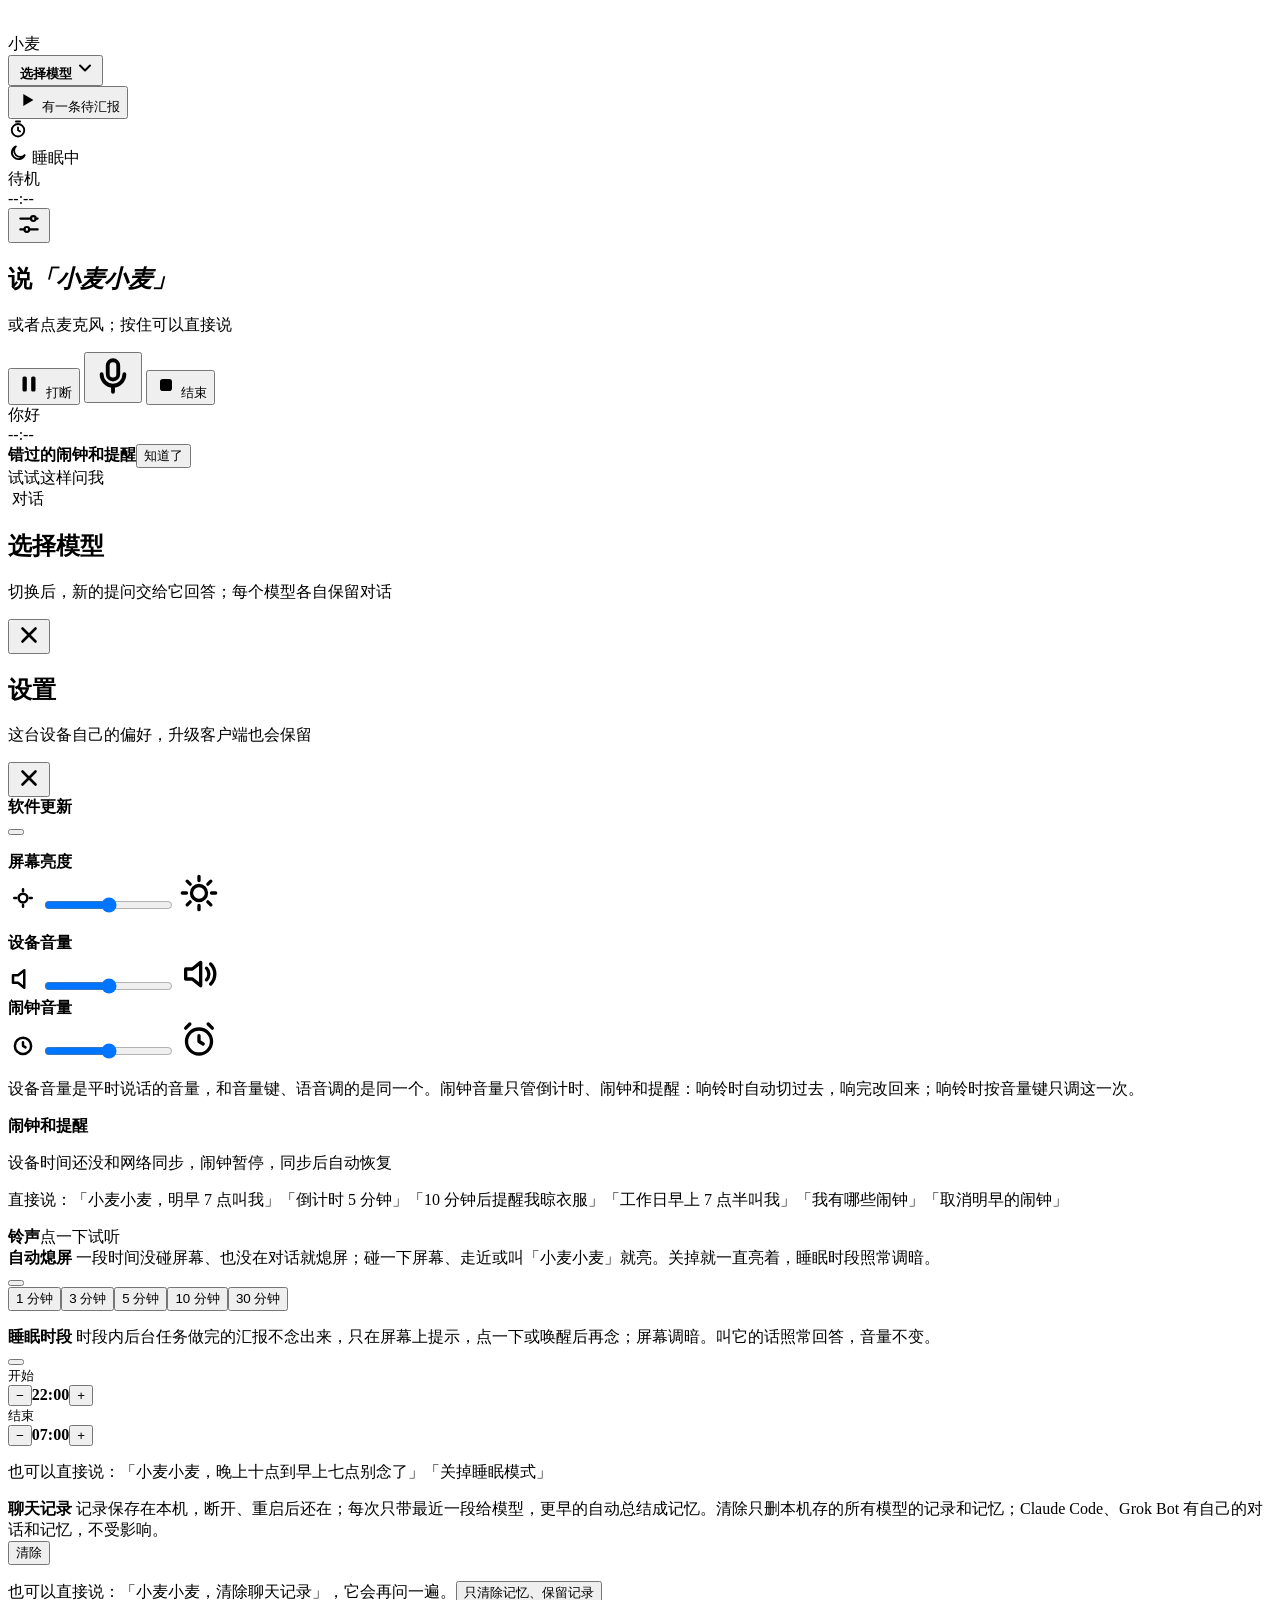
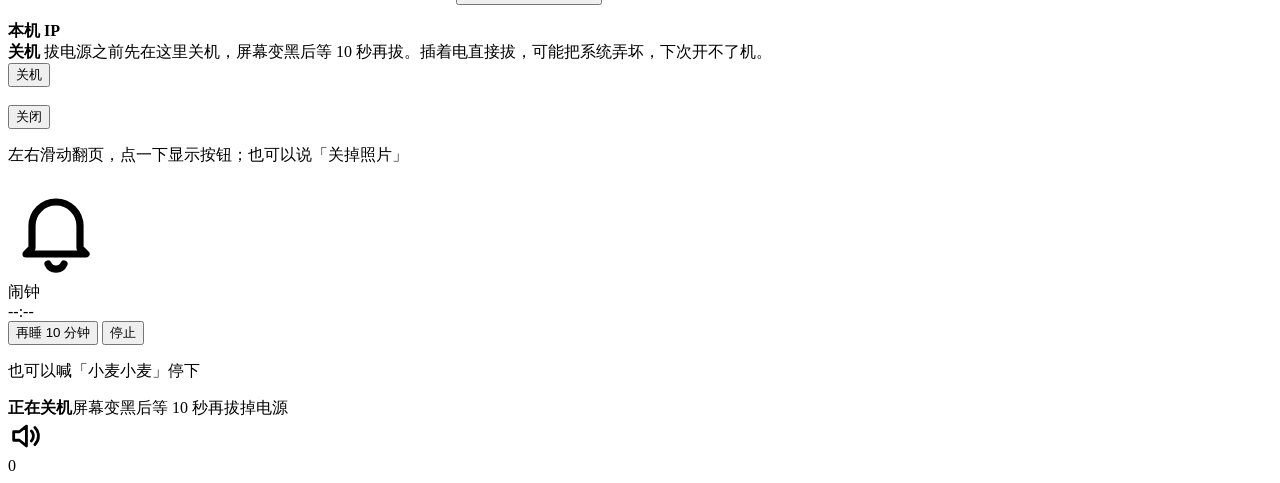
==== web/v2/index.html @ cf3669db "Photo slideshow for programs on the device: POST /api/photos, close by voice A program running on th" ====
<!doctype html>
<html lang="zh-CN">
<head>
<meta charset="utf-8">
<meta name="viewport" content="width=device-width, initial-scale=1">
<title>小麦</title>
<link rel="stylesheet" href="/static/v2/app.css">
</head>
<body data-state="idle" class="fresh">
<div class="app">
  <header class="top">
    <div class="brand">
      <div class="mark">
        <svg width="22" height="22" viewBox="0 0 24 24" fill="none" stroke="#fff" stroke-width="2.4" stroke-linecap="round">
          <path d="M4 10v4M8 7v10M12 4v16M16 7v10M20 10v4"/></svg>
      </div>
      <div class="name">小麦</div>
    </div>
    <button class="model-pill" id="modelPill" aria-label="切换模型">
      <img class="tile" id="pillLogo" alt="">
      <span class="pill-text"><b id="pillLabel">选择模型</b><small id="pillModel"></small></span>
      <svg class="chev" width="20" height="20" viewBox="0 0 24 24" fill="none" stroke="currentColor" stroke-width="2.4" stroke-linecap="round" stroke-linejoin="round"><path d="M6 9l6 6 6-6"/></svg>
    </button>
    <div class="right">
      <button class="report-pill" id="reportPill" aria-label="收听待汇报">
        <svg width="22" height="22" viewBox="0 0 24 24" fill="currentColor"><path d="M8 5.5v13l11-6.5z"/></svg>
        <span id="reportText">有一条待汇报</span>
      </button>
      <div class="timer-chip" id="timerChip">
        <svg width="20" height="20" viewBox="0 0 24 24" fill="none" stroke="currentColor" stroke-width="2.2" stroke-linecap="round" stroke-linejoin="round">
          <circle cx="12" cy="13.5" r="7.5"/><path d="M12 10v3.5l2.5 1.5M9.5 3h5"/></svg>
        <span id="timerText"></span>
      </div>
      <div class="sleep-chip" id="sleepChip">
        <svg width="20" height="20" viewBox="0 0 24 24" fill="none" stroke="currentColor" stroke-width="2.2" stroke-linecap="round" stroke-linejoin="round">
          <path d="M20 14.5A8 8 0 1 1 9.5 4a6.5 6.5 0 0 0 10.5 10.5z"/></svg>
        <span>睡眠中</span>
      </div>
      <div class="link" id="link"><i></i><span>待机</span></div>
      <div class="clock" id="clock"><span id="time">--:--</span></div>
      <button class="gear" id="btnSettings" aria-label="设置"><i class="gear-dot" id="gearDot"></i>
        <svg width="26" height="26" viewBox="0 0 24 24" fill="none" stroke="currentColor" stroke-width="2" stroke-linecap="round" stroke-linejoin="round">
          <path d="M4 7h10M18 7h2M4 17h4M12 17h8"/><circle cx="16" cy="7" r="2.2"/><circle cx="10" cy="17" r="2.2"/></svg>
      </button>
    </div>
  </header>

  <main class="main">
    <section class="stage">
      <div class="orb" id="orb">
        <!-- static pre-rendered glows, one per state; only opacity changes (cross-fade) -->
        <div class="glows" aria-hidden="true">
          <i class="g-idle"></i><i class="g-connecting"></i><i class="g-listening"></i><i class="g-thinking"></i><i class="g-speaking"></i>
        </div>
        <div class="corona" id="corona"></div>
        <div class="core" id="core">
          <i class="c-idle"></i><i class="c-connecting"></i><i class="c-listening"></i><i class="c-thinking"></i><i class="c-speaking"></i>
          <!-- the orb's face: eyes, cheeks and mouth; expressions follow body[data-state] -->
          <div class="face" id="face" aria-hidden="true">
            <span class="eye eye-l"><u></u></span><span class="eye eye-r"><u></u></span>
            <span class="cheek cheek-l"></span><span class="cheek cheek-r"></span>
            <span class="mouth" id="mouth"></span>
          </div>
          <b class="gloss"></b>
        </div>
      </div>
      <h1 class="title" id="title">说<em>「小麦小麦」</em></h1>
      <p class="hint" id="hint">或者点麦克风；按住可以直接说</p>
      <div class="controls">
        <button class="ctl" id="btnAbort" aria-label="打断">
          <svg width="26" height="26" viewBox="0 0 24 24" fill="currentColor"><rect x="6" y="5" width="4" height="14" rx="1.4"/><rect x="14" y="5" width="4" height="14" rx="1.4"/></svg>
          <span>打断</span></button>
        <button class="mic" id="btnMic" aria-label="说话">
          <i class="mic-ring" id="micRing"></i>
          <svg width="42" height="42" viewBox="0 0 24 24" fill="none" stroke="currentColor" stroke-width="2.2" stroke-linecap="round">
            <rect x="9" y="3" width="6" height="11" rx="3"/><path d="M5.5 11a6.5 6.5 0 0 0 13 0M12 17.5V21"/></svg>
        </button>
        <button class="ctl" id="btnEnd" aria-label="结束">
          <svg width="24" height="24" viewBox="0 0 24 24" fill="currentColor"><rect x="6" y="6" width="12" height="12" rx="2.8"/></svg>
          <span>结束</span></button>
      </div>
    </section>

    <section class="side">
      <div class="welcome" id="welcome">
        <div class="greet" id="greet">你好</div>
        <div class="big-time" id="bigTime">--:--</div>
        <div class="big-date" id="bigDate"></div>
        <div class="next-alarms" id="nextAlarms"></div>
        <div class="missed-home" id="missedBox">
          <div class="mh-head"><b>错过的闹钟和提醒</b><button class="mh-ok" id="missedClear">知道了</button></div>
          <div class="mh-list" id="missedList"></div>
        </div>
        <div class="try">试试这样问我</div>
        <div class="chips" id="chips"></div>
      </div>

      <div class="convo" id="convo">
        <div class="convo-head">
          <img class="tile sm" id="headLogo" alt="">
          <span class="head-title" id="headTitle">对话</span>
          <span class="head-meta" id="headMeta"></span>
        </div>
        <div class="messages" id="messages"></div>
      </div>
    </section>
  </main>
</div>

<div class="sheet" id="sheet">
  <div class="sheet-bar">
    <div><h2>选择模型</h2><p>切换后，新的提问交给它回答；每个模型各自保留对话</p></div>
    <button class="close" id="sheetClose" aria-label="关闭">
      <svg width="26" height="26" viewBox="0 0 24 24" fill="none" stroke="currentColor" stroke-width="2.4" stroke-linecap="round"><path d="M6 6l12 12M18 6L6 18"/></svg>
    </button>
  </div>
  <div class="grid" id="grid"></div>
</div>

<div class="sheet" id="settings">
  <div class="sheet-bar">
    <div><h2>设置</h2><p>这台设备自己的偏好，升级客户端也会保留</p></div>
    <button class="close" id="settingsClose" aria-label="关闭">
      <svg width="26" height="26" viewBox="0 0 24 24" fill="none" stroke="currentColor" stroke-width="2.4" stroke-linecap="round"><path d="M6 6l12 12M18 6L6 18"/></svg>
    </button>
  </div>
  <div class="panel">
    <div class="upd" id="upd">
      <div class="opt">
        <div class="opt-text">
          <b id="updTitle">软件更新</b>
          <span id="updSub"></span>
        </div>
        <button class="upd-btn" id="updBtn"></button>
      </div>
      <ul class="upd-notes" id="updNotes"></ul>
      <div class="upd-bar" id="updBar"><i id="updFill"></i></div>
    </div>
    <div class="bright">
      <div class="bright-head">
        <b>屏幕亮度</b>
        <span class="bright-num" id="brightNum"></span>
      </div>
      <div class="bright-row">
        <svg width="30" height="30" viewBox="0 0 24 24" fill="none" stroke="currentColor" stroke-width="2" stroke-linecap="round"><circle cx="12" cy="12" r="3.5"/><path d="M12 5v1.5M12 17.5V19M5 12h1.5M17.5 12H19"/></svg>
        <input type="range" id="brightRange" min="0" max="100" step="1" aria-label="屏幕亮度">
        <svg width="40" height="40" viewBox="0 0 24 24" fill="none" stroke="currentColor" stroke-width="2" stroke-linecap="round"><circle cx="12" cy="12" r="4.5"/><path d="M12 2v2.5M12 19.5V22M2 12h2.5M19.5 12H22M4.9 4.9l1.8 1.8M17.3 17.3l1.8 1.8M4.9 19.1l1.8-1.8M17.3 6.7l1.8-1.8"/></svg>
      </div>
      <p class="opt-note" id="brightNote"></p>
    </div>
    <div class="bright vol">
      <div class="bright-head"><b>设备音量</b><span class="bright-num" id="volNum"></span></div>
      <div class="bright-row">
        <svg width="30" height="30" viewBox="0 0 24 24" fill="none" stroke="currentColor" stroke-width="2" stroke-linecap="round" stroke-linejoin="round"><path d="M4 9v6h4l5 4V5L8 9H4z"/></svg>
        <input type="range" class="range" id="volRange" min="0" max="100" step="1" aria-label="设备音量">
        <svg width="40" height="40" viewBox="0 0 24 24" fill="none" stroke="currentColor" stroke-width="2" stroke-linecap="round" stroke-linejoin="round"><path d="M4 9v6h4l5 4V5L8 9H4z"/><path d="M16.5 8.5a5 5 0 0 1 0 7M19 6a8.5 8.5 0 0 1 0 12"/></svg>
      </div>
      <div class="bright-head"><b>闹钟音量</b><span class="bright-num" id="alarmVolNum"></span></div>
      <div class="bright-row">
        <svg width="30" height="30" viewBox="0 0 24 24" fill="none" stroke="currentColor" stroke-width="2" stroke-linecap="round" stroke-linejoin="round"><circle cx="12" cy="13.5" r="6.5"/><path d="M12 10.5v3l2 1.2"/></svg>
        <input type="range" class="range" id="alarmVolRange" min="0" max="100" step="1" aria-label="闹钟音量">
        <svg width="40" height="40" viewBox="0 0 24 24" fill="none" stroke="currentColor" stroke-width="2" stroke-linecap="round" stroke-linejoin="round"><circle cx="12" cy="13.5" r="7.5"/><path d="M12 10v3.5l2.5 1.5M4 5.5 6.5 3M20 5.5 17.5 3"/></svg>
      </div>
      <p class="opt-note">设备音量是平时说话的音量，和音量键、语音调的是同一个。闹钟音量只管倒计时、闹钟和提醒：响铃时自动切过去，响完改回来；响铃时按音量键只调这一次。</p>
    </div>
    <div class="alarms-card">
      <div class="bright-head"><b>闹钟和提醒</b><span class="bright-num" id="alarmCount"></span></div>
      <p class="alarm-warn" id="alarmWarn">设备时间还没和网络同步，闹钟暂停，同步后自动恢复</p>
      <div class="alarm-list" id="alarmList"></div>
      <p class="opt-note">直接说：「小麦小麦，明早 7 点叫我」「倒计时 5 分钟」「10 分钟后提醒我晾衣服」「工作日早上 7 点半叫我」「我有哪些闹钟」「取消明早的闹钟」</p>
      <div class="bright-head"><b class="sub">铃声</b><span class="bright-num">点一下试听</span></div>
      <div class="minutes tones" id="tones"></div>
    </div>
    <div class="opt">
      <div class="opt-text">
        <b>自动熄屏</b>
        <span>一段时间没碰屏幕、也没在对话就熄屏；碰一下屏幕、走近或叫「小麦小麦」就亮。关掉就一直亮着，睡眠时段照常调暗。</span>
      </div>
      <button class="switch" id="offSwitch" role="switch" aria-checked="true" aria-label="自动熄屏"><i></i></button>
    </div>
    <div class="minutes" id="offMinutes">
      <button data-m="1">1 分钟</button><button data-m="3">3 分钟</button><button data-m="5">5 分钟</button><button data-m="10">10 分钟</button><button data-m="30">30 分钟</button>
    </div>
    <p class="opt-note" id="offNote"></p>
    <div class="opt">
      <div class="opt-text">
        <b>睡眠时段</b>
        <span>时段内后台任务做完的汇报不念出来，只在屏幕上提示，点一下或唤醒后再念；屏幕调暗。叫它的话照常回答，音量不变。</span>
      </div>
      <button class="switch" id="sleepSwitch" role="switch" aria-checked="false" aria-label="睡眠时段"><i></i></button>
    </div>
    <div class="times" id="sleepTimes">
      <div class="time"><small>开始</small>
        <div class="stepper"><button data-k="start" data-d="-30" aria-label="提前半小时">−</button><b id="sleepStart">22:00</b><button data-k="start" data-d="30" aria-label="推后半小时">+</button></div></div>
      <div class="time"><small>结束</small>
        <div class="stepper"><button data-k="end" data-d="-30" aria-label="提前半小时">−</button><b id="sleepEnd">07:00</b><button data-k="end" data-d="30" aria-label="推后半小时">+</button></div></div>
    </div>
    <p class="opt-note" id="sleepNote"></p>
    <p class="opt-note">也可以直接说：「小麦小麦，晚上十点到早上七点别念了」「关掉睡眠模式」</p>
    <div class="opt">
      <div class="opt-text">
        <b>聊天记录</b>
        <span>记录保存在本机，断开、重启后还在；每次只带最近一段给模型，更早的自动总结成记忆。清除只删本机存的所有模型的记录和记忆；Claude Code、Grok Bot 有自己的对话和记忆，不受影响。</span>
      </div>
      <button class="upd-btn clear-btn" id="clearBtn">清除</button>
    </div>
    <p class="opt-note">也可以直接说：「小麦小麦，清除聊天记录」，它会再问一遍。<button class="link-btn" id="clearMemBtn">只清除记忆、保留记录</button></p>
    <div class="opt">
      <div class="opt-text">
        <b>本机 IP</b>
        <span id="ipSub"></span>
      </div>
      <b class="ip-num" id="ipNum"></b>
    </div>
    <div class="opt">
      <div class="opt-text">
        <b>关机</b>
        <span>拔电源之前先在这里关机，屏幕变黑后等 10 秒再拔。插着电直接拔，可能把系统弄坏，下次开不了机。</span>
      </div>
      <button class="upd-btn clear-btn" id="powerBtn">关机</button>
    </div>
  </div>
</div>

<div class="photos" id="photos">
  <img class="photo" id="photoA" alt=""><img class="photo" id="photoB" alt="">
  <span class="photo-dot"></span>
  <div class="photo-bar">
    <b class="photo-title" id="photoTitle"></b>
    <span class="photo-num" id="photoNum"></span>
    <button class="photo-close" id="photoClose">关闭</button>
  </div>
  <p class="photo-hint">左右滑动翻页，点一下显示按钮；也可以说「关掉照片」</p>
</div>
<div class="ring" id="ring">
  <svg class="ring-bell" width="96" height="96" viewBox="0 0 24 24" fill="none" stroke="currentColor" stroke-width="1.8" stroke-linecap="round" stroke-linejoin="round">
    <path d="M6 16.5V11a6 6 0 0 1 12 0v5.5l1.5 1.5h-15z"/><path d="M10 20.5a2.2 2.2 0 0 0 4 0"/></svg>
  <div class="ring-kind" id="ringKind">闹钟</div>
  <div class="ring-time" id="ringTime">--:--</div>
  <div class="ring-label" id="ringLabel"></div>
  <div class="ring-note" id="ringNote"></div>
  <div class="ring-btns">
    <button class="ring-snooze" id="ringSnooze">再睡 10 分钟</button>
    <button class="ring-stop" id="ringStop">停止</button>
  </div>
  <p class="ring-hint">也可以喊「小麦小麦」停下</p>
</div>
<div class="power-off" id="powerOff"><b>正在关机</b><span>屏幕变黑后等 10 秒再拔掉电源</span></div>
<div class="toast" id="toast"></div>
<div class="hud" id="hud">
  <svg width="34" height="34" viewBox="0 0 24 24" fill="none" stroke="currentColor" stroke-width="2" stroke-linecap="round" stroke-linejoin="round">
    <path d="M4 9v6h4l5 4V5L8 9H4z"/><path d="M16.5 8.5a5 5 0 0 1 0 7M19 6a8.5 8.5 0 0 1 0 12"/></svg>
  <div class="hud-bar"><i id="hudFill"></i></div>
  <div class="hud-num" id="hudNum">0</div>
</div>

<script src="/static/v2/app.js"></script>
</body>
</html>
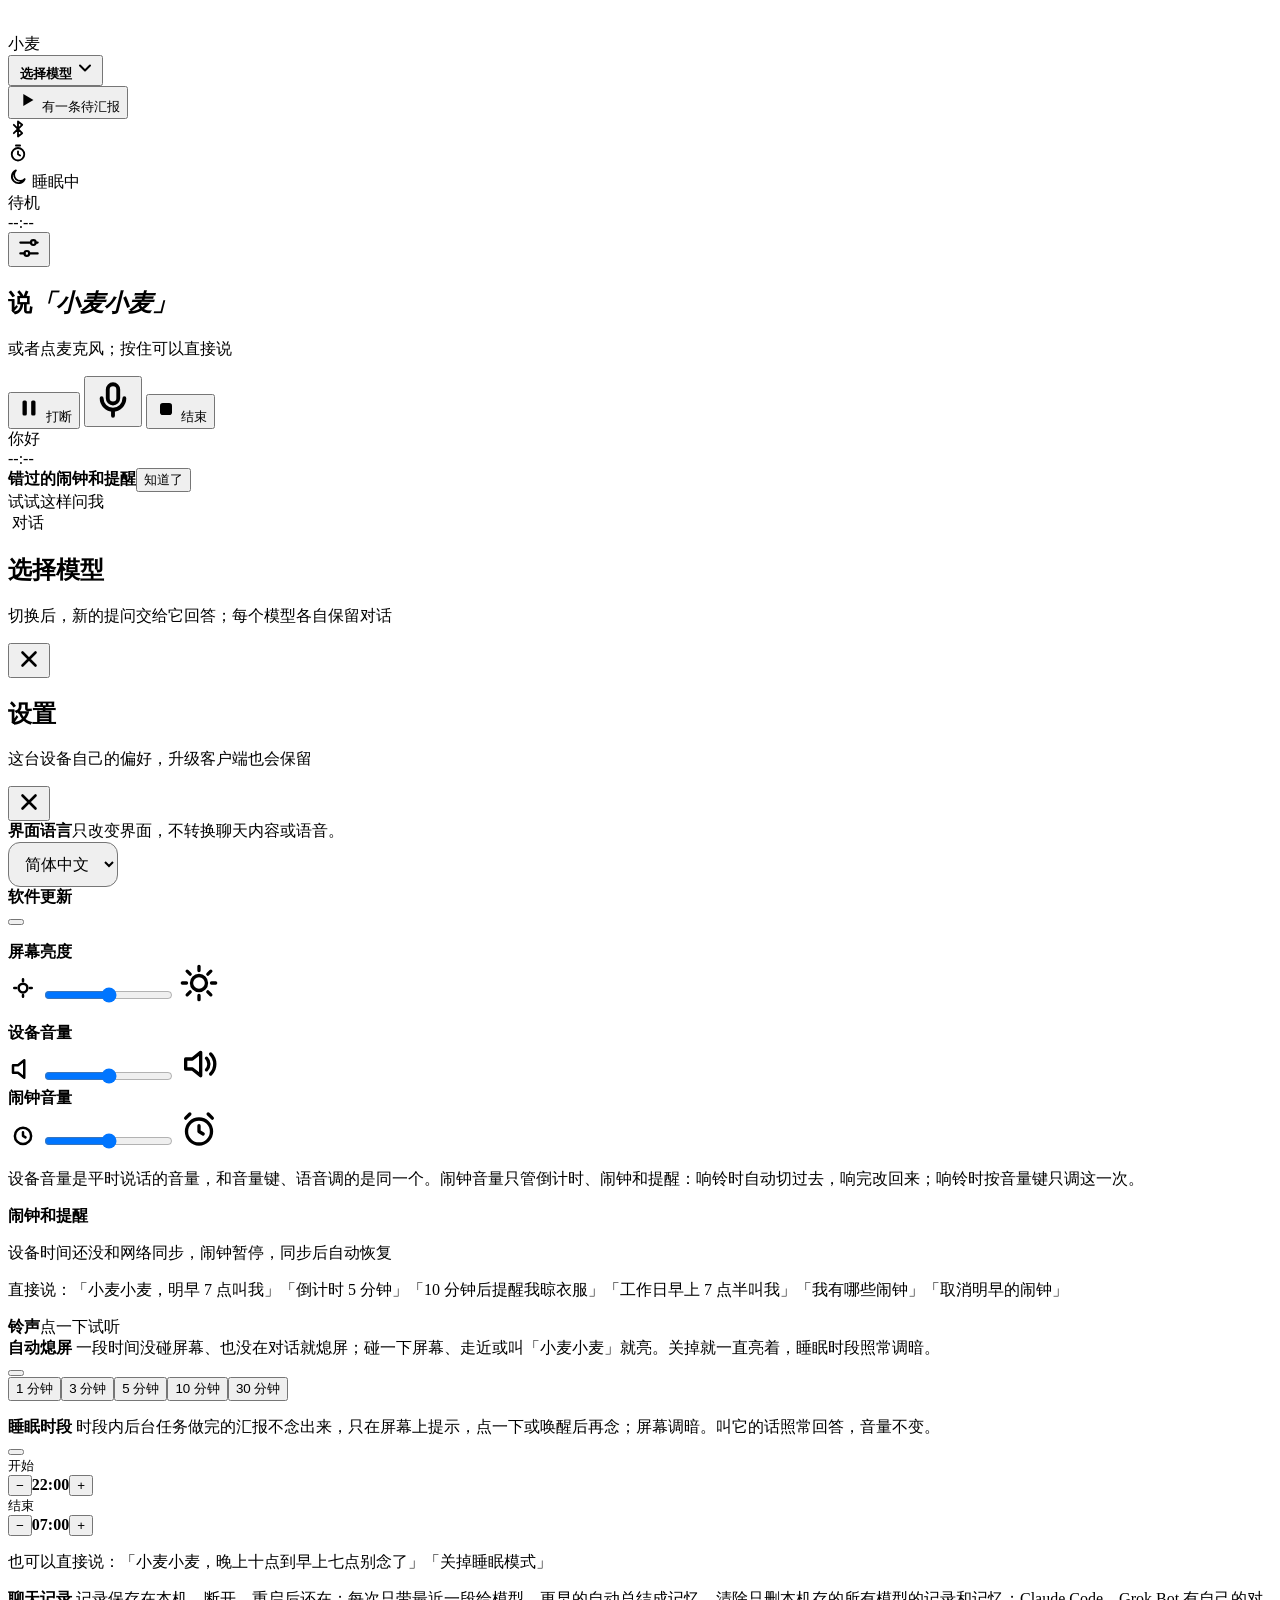
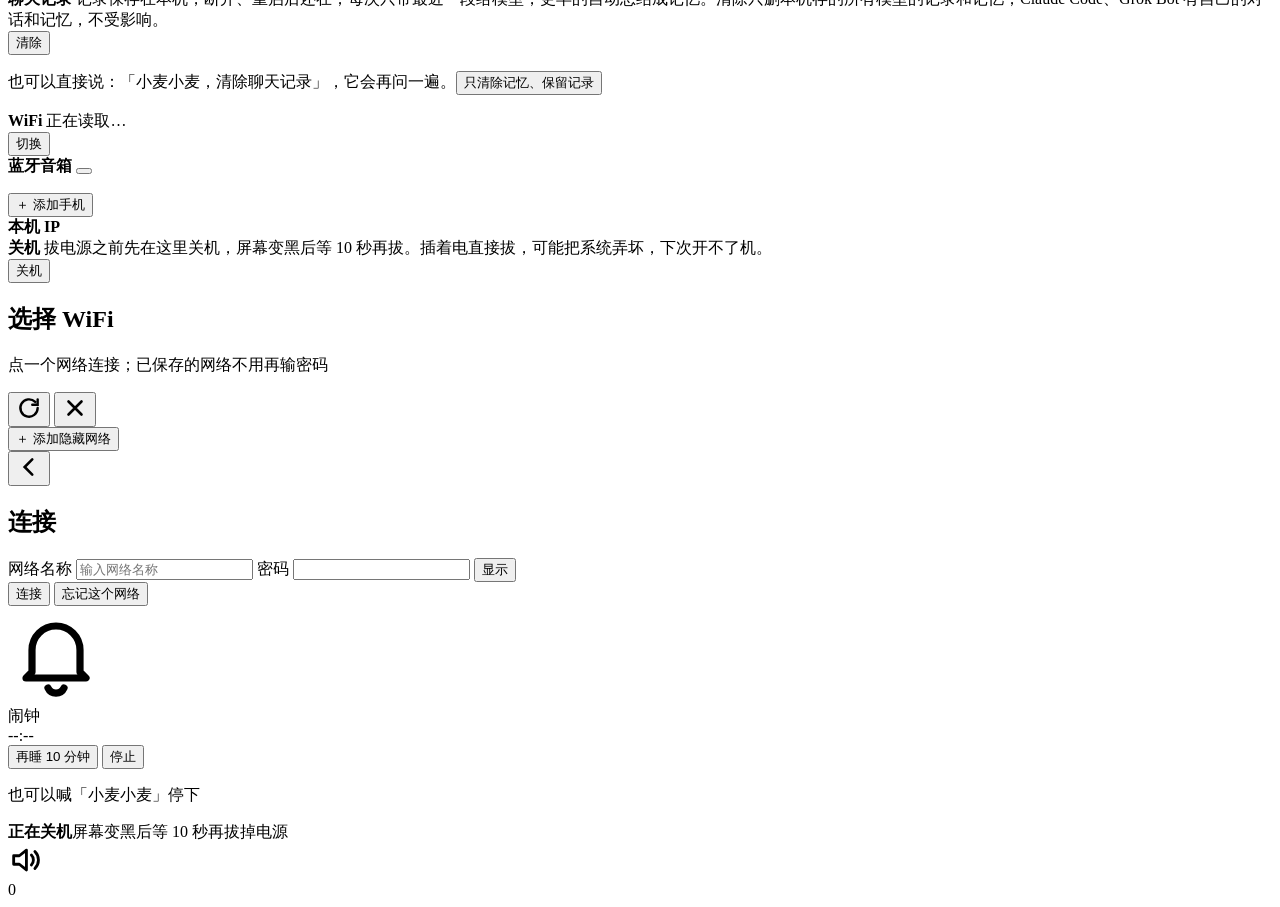
==== commit a97e0f3a: "Merge b3be495400e19cc2b125eb7452444b3b55708a02 into e7ec0de8db6f7105d96a6964025651e1d3094e08" ====
--- a/web/v2/index.html
+++ b/web/v2/index.html
@@ -26,6 +26,11 @@
         <svg width="22" height="22" viewBox="0 0 24 24" fill="currentColor"><path d="M8 5.5v13l11-6.5z"/></svg>
         <span id="reportText">有一条待汇报</span>
       </button>
+      <div class="bt-chip" id="btChip">
+        <svg width="20" height="20" viewBox="0 0 24 24" fill="none" stroke="currentColor" stroke-width="2.2" stroke-linecap="round" stroke-linejoin="round">
+          <path d="M7 7l10 10-5 4V3l5 4L7 17"/></svg>
+        <span id="btChipText"></span>
+      </div>
       <div class="timer-chip" id="timerChip">
         <svg width="20" height="20" viewBox="0 0 24 24" fill="none" stroke="currentColor" stroke-width="2.2" stroke-linecap="round" stroke-linejoin="round">
           <circle cx="12" cy="13.5" r="7.5"/><path d="M12 10v3.5l2.5 1.5M9.5 3h5"/></svg>
@@ -125,6 +130,12 @@
     </button>
   </div>
   <div class="panel">
+    <div class="opt">
+      <div class="opt-text"><b>界面语言</b><span>只改变界面，不转换聊天内容或语音。</span></div>
+      <select data-language-picker aria-label="界面语言" style="font:inherit;padding:12px;border-radius:12px">
+        <option value="zh-Hans">简体中文</option><option value="zh-Hant">繁體中文</option>
+      </select>
+    </div>
     <div class="upd" id="upd">
       <div class="opt">
         <div class="opt-text">
@@ -207,6 +218,20 @@
     <p class="opt-note">也可以直接说：「小麦小麦，清除聊天记录」，它会再问一遍。<button class="link-btn" id="clearMemBtn">只清除记忆、保留记录</button></p>
     <div class="opt">
       <div class="opt-text">
+        <b>WiFi</b>
+        <span id="wifiSub">正在读取…</span>
+      </div>
+      <button class="upd-btn" id="wifiBtn">切换</button>
+    </div>
+    <div class="alarms-card bt-card" id="btCard">
+      <div class="bright-head"><b>蓝牙音箱</b><span class="bright-num" id="btName"></span>
+        <button class="switch" id="btSwitch" role="switch" aria-checked="false" aria-label="蓝牙音箱"><i></i></button></div>
+      <p class="opt-note" id="btNote"></p>
+      <div class="alarm-list" id="btList"></div>
+      <button class="bt-add" id="btAdd">＋ 添加手机</button>
+    </div>
+    <div class="opt">
+      <div class="opt-text">
         <b>本机 IP</b>
         <span id="ipSub"></span>
       </div>
@@ -222,16 +247,42 @@
   </div>
 </div>
 
-<div class="photos" id="photos">
-  <img class="photo" id="photoA" alt=""><img class="photo" id="photoB" alt="">
-  <span class="photo-dot"></span>
-  <div class="photo-bar">
-    <b class="photo-title" id="photoTitle"></b>
-    <span class="photo-num" id="photoNum"></span>
-    <button class="photo-close" id="photoClose">关闭</button>
-  </div>
-  <p class="photo-hint">左右滑动翻页，点一下显示按钮；也可以说「关掉照片」</p>
-</div>
+<!-- WiFi: list → password (or hidden network) → connecting. The kiosk shell scans and joins (thinksmart-kiosk.py). -->
+<div class="sheet wifi" id="wifi">
+  <section class="w-pane" id="wList">
+    <div class="sheet-bar">
+      <div><h2>选择 WiFi</h2><p id="wListSub">点一个网络连接；已保存的网络不用再输密码</p></div>
+      <div class="w-btns">
+        <button class="close" id="wScan" aria-label="刷新">
+          <svg width="26" height="26" viewBox="0 0 24 24" fill="none" stroke="currentColor" stroke-width="2.2" stroke-linecap="round"><path d="M20 12a8 8 0 1 1-2.3-5.6M20 4v5h-5"/></svg></button>
+        <button class="close" id="wClose" aria-label="关闭">
+          <svg width="26" height="26" viewBox="0 0 24 24" fill="none" stroke="currentColor" stroke-width="2.4" stroke-linecap="round"><path d="M6 6l12 12M18 6L6 18"/></svg></button>
+      </div>
+    </div>
+    <div class="w-nets" id="wNets"></div>
+    <button class="bt-add" id="wHidden">＋ 添加隐藏网络</button>
+  </section>
+  <section class="w-pane" id="wJoin">
+    <div class="sheet-bar">
+      <div class="w-title">
+        <button class="close" id="wBack" aria-label="返回">
+          <svg width="26" height="26" viewBox="0 0 24 24" fill="none" stroke="currentColor" stroke-width="2.4" stroke-linecap="round"><path d="M15 5l-7 7 7 7"/></svg></button>
+        <div><h2 id="wJoinTitle">连接</h2><p id="wJoinHint"></p></div>
+      </div>
+    </div>
+    <div class="w-form">
+      <label class="w-field" id="wFieldSsid"><span>网络名称</span>
+        <input id="wSsid" type="text" placeholder="输入网络名称" enterkeyhint="next" autocomplete="off" spellcheck="false"></label>
+      <label class="w-field" id="wFieldPw"><span>密码</span>
+        <input id="wPw" type="password" data-kb-enter="连接" autocomplete="off" spellcheck="false">
+        <button class="w-eye" id="wEye" type="button">显示</button></label>
+      <div class="w-msg" id="wMsg"></div>
+      <div class="w-actions"><button class="upd-btn" id="wJoinBtn">连接</button>
+        <button class="upd-btn clear-btn" id="wForget">忘记这个网络</button></div>
+    </div>
+  </section>
+</div>
+
 <div class="ring" id="ring">
   <svg class="ring-bell" width="96" height="96" viewBox="0 0 24 24" fill="none" stroke="currentColor" stroke-width="1.8" stroke-linecap="round" stroke-linejoin="round">
     <path d="M6 16.5V11a6 6 0 0 1 12 0v5.5l1.5 1.5h-15z"/><path d="M10 20.5a2.2 2.2 0 0 0 4 0"/></svg>
@@ -254,6 +305,9 @@
   <div class="hud-num" id="hudNum">0</div>
 </div>
 
+<script src="/static/zh-Hant.js"></script>
+<script src="/static/i18n.js"></script>
+<script>UII18n.init();</script>
 <script src="/static/v2/app.js"></script>
 </body>
 </html>
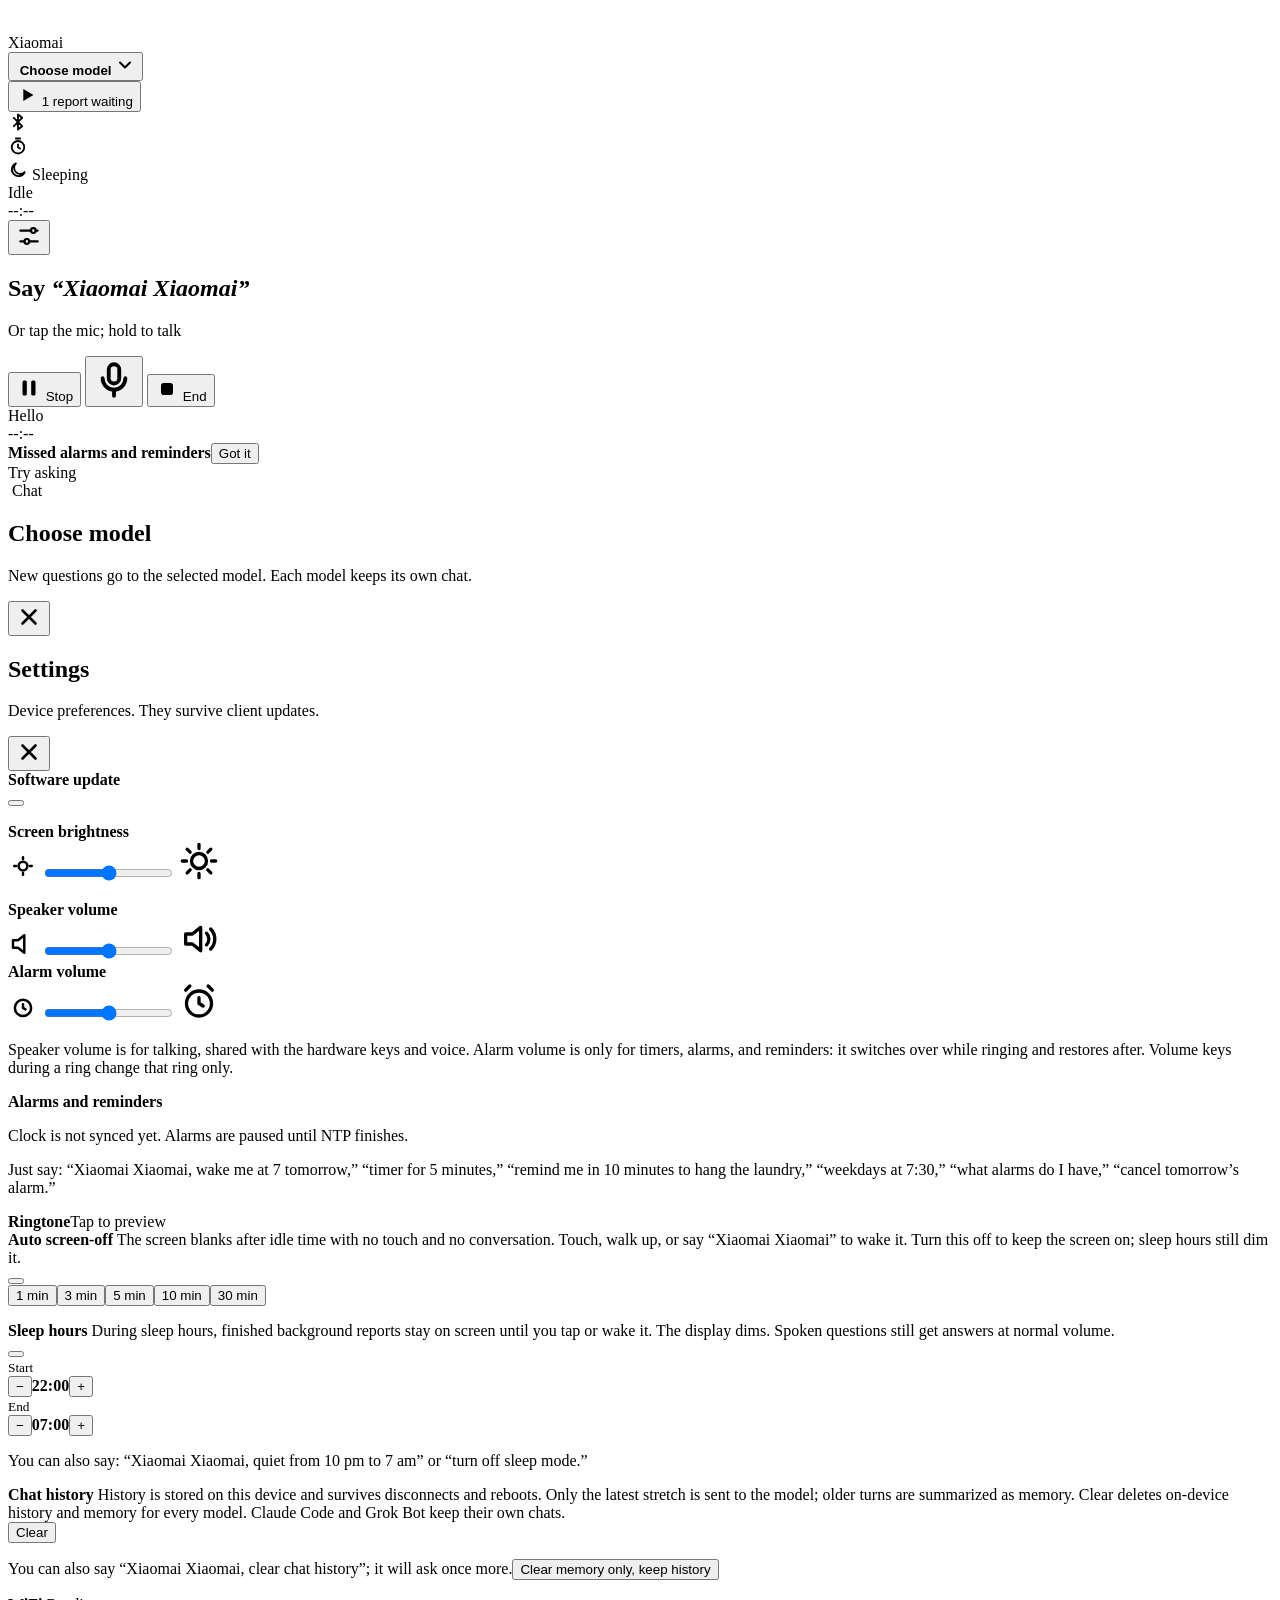
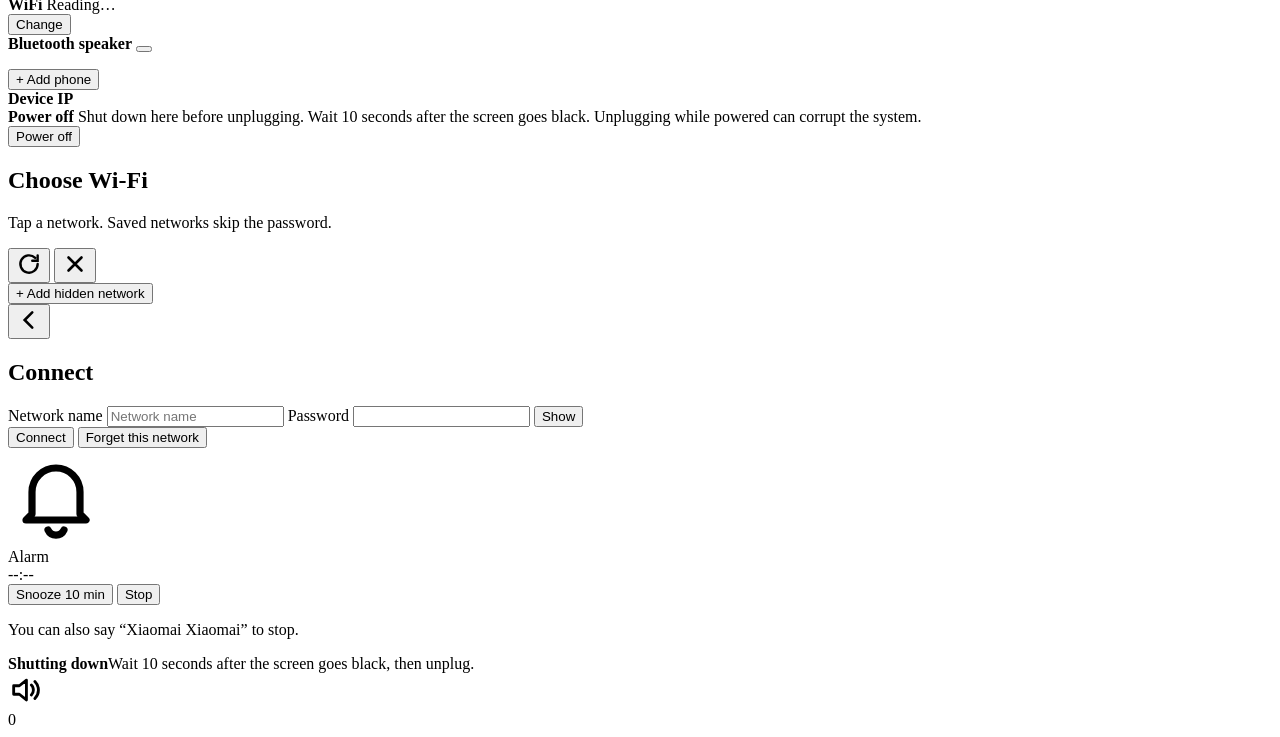
==== commit be5b8e0c: "Add English kiosk UI strings and README.en.md Translate on-device web/v2 (and v1) copy to English so" ====
--- a/web/v2/index.html
+++ b/web/v2/index.html
@@ -1,9 +1,9 @@
 <!doctype html>
-<html lang="zh-CN">
+<html lang="en">
 <head>
 <meta charset="utf-8">
 <meta name="viewport" content="width=device-width, initial-scale=1">
-<title>小麦</title>
+<title>Xiaomai</title>
 <link rel="stylesheet" href="/static/v2/app.css">
 </head>
 <body data-state="idle" class="fresh">
@@ -14,17 +14,17 @@
         <svg width="22" height="22" viewBox="0 0 24 24" fill="none" stroke="#fff" stroke-width="2.4" stroke-linecap="round">
           <path d="M4 10v4M8 7v10M12 4v16M16 7v10M20 10v4"/></svg>
       </div>
-      <div class="name">小麦</div>
-    </div>
-    <button class="model-pill" id="modelPill" aria-label="切换模型">
+      <div class="name">Xiaomai</div>
+    </div>
+    <button class="model-pill" id="modelPill" aria-label="Switch model">
       <img class="tile" id="pillLogo" alt="">
-      <span class="pill-text"><b id="pillLabel">选择模型</b><small id="pillModel"></small></span>
+      <span class="pill-text"><b id="pillLabel">Choose model</b><small id="pillModel"></small></span>
       <svg class="chev" width="20" height="20" viewBox="0 0 24 24" fill="none" stroke="currentColor" stroke-width="2.4" stroke-linecap="round" stroke-linejoin="round"><path d="M6 9l6 6 6-6"/></svg>
     </button>
     <div class="right">
-      <button class="report-pill" id="reportPill" aria-label="收听待汇报">
+      <button class="report-pill" id="reportPill" aria-label="Play waiting report">
         <svg width="22" height="22" viewBox="0 0 24 24" fill="currentColor"><path d="M8 5.5v13l11-6.5z"/></svg>
-        <span id="reportText">有一条待汇报</span>
+        <span id="reportText">1 report waiting</span>
       </button>
       <div class="bt-chip" id="btChip">
         <svg width="20" height="20" viewBox="0 0 24 24" fill="none" stroke="currentColor" stroke-width="2.2" stroke-linecap="round" stroke-linejoin="round">
@@ -39,11 +39,11 @@
       <div class="sleep-chip" id="sleepChip">
         <svg width="20" height="20" viewBox="0 0 24 24" fill="none" stroke="currentColor" stroke-width="2.2" stroke-linecap="round" stroke-linejoin="round">
           <path d="M20 14.5A8 8 0 1 1 9.5 4a6.5 6.5 0 0 0 10.5 10.5z"/></svg>
-        <span>睡眠中</span>
-      </div>
-      <div class="link" id="link"><i></i><span>待机</span></div>
+        <span>Sleeping</span>
+      </div>
+      <div class="link" id="link"><i></i><span>Idle</span></div>
       <div class="clock" id="clock"><span id="time">--:--</span></div>
-      <button class="gear" id="btnSettings" aria-label="设置"><i class="gear-dot" id="gearDot"></i>
+      <button class="gear" id="btnSettings" aria-label="Settings"><i class="gear-dot" id="gearDot"></i>
         <svg width="26" height="26" viewBox="0 0 24 24" fill="none" stroke="currentColor" stroke-width="2" stroke-linecap="round" stroke-linejoin="round">
           <path d="M4 7h10M18 7h2M4 17h4M12 17h8"/><circle cx="16" cy="7" r="2.2"/><circle cx="10" cy="17" r="2.2"/></svg>
       </button>
@@ -69,41 +69,41 @@
           <b class="gloss"></b>
         </div>
       </div>
-      <h1 class="title" id="title">说<em>「小麦小麦」</em></h1>
-      <p class="hint" id="hint">或者点麦克风；按住可以直接说</p>
+      <h1 class="title" id="title">Say <em>“Xiaomai Xiaomai”</em></h1>
+      <p class="hint" id="hint">Or tap the mic; hold to talk</p>
       <div class="controls">
-        <button class="ctl" id="btnAbort" aria-label="打断">
+        <button class="ctl" id="btnAbort" aria-label="Stop">
           <svg width="26" height="26" viewBox="0 0 24 24" fill="currentColor"><rect x="6" y="5" width="4" height="14" rx="1.4"/><rect x="14" y="5" width="4" height="14" rx="1.4"/></svg>
-          <span>打断</span></button>
-        <button class="mic" id="btnMic" aria-label="说话">
+          <span>Stop</span></button>
+        <button class="mic" id="btnMic" aria-label="Talk">
           <i class="mic-ring" id="micRing"></i>
           <svg width="42" height="42" viewBox="0 0 24 24" fill="none" stroke="currentColor" stroke-width="2.2" stroke-linecap="round">
             <rect x="9" y="3" width="6" height="11" rx="3"/><path d="M5.5 11a6.5 6.5 0 0 0 13 0M12 17.5V21"/></svg>
         </button>
-        <button class="ctl" id="btnEnd" aria-label="结束">
+        <button class="ctl" id="btnEnd" aria-label="End">
           <svg width="24" height="24" viewBox="0 0 24 24" fill="currentColor"><rect x="6" y="6" width="12" height="12" rx="2.8"/></svg>
-          <span>结束</span></button>
+          <span>End</span></button>
       </div>
     </section>
 
     <section class="side">
       <div class="welcome" id="welcome">
-        <div class="greet" id="greet">你好</div>
+        <div class="greet" id="greet">Hello</div>
         <div class="big-time" id="bigTime">--:--</div>
         <div class="big-date" id="bigDate"></div>
         <div class="next-alarms" id="nextAlarms"></div>
         <div class="missed-home" id="missedBox">
-          <div class="mh-head"><b>错过的闹钟和提醒</b><button class="mh-ok" id="missedClear">知道了</button></div>
+          <div class="mh-head"><b>Missed alarms and reminders</b><button class="mh-ok" id="missedClear">Got it</button></div>
           <div class="mh-list" id="missedList"></div>
         </div>
-        <div class="try">试试这样问我</div>
+        <div class="try">Try asking</div>
         <div class="chips" id="chips"></div>
       </div>
 
       <div class="convo" id="convo">
         <div class="convo-head">
           <img class="tile sm" id="headLogo" alt="">
-          <span class="head-title" id="headTitle">对话</span>
+          <span class="head-title" id="headTitle">Chat</span>
           <span class="head-meta" id="headMeta"></span>
         </div>
         <div class="messages" id="messages"></div>
@@ -114,8 +114,8 @@
 
 <div class="sheet" id="sheet">
   <div class="sheet-bar">
-    <div><h2>选择模型</h2><p>切换后，新的提问交给它回答；每个模型各自保留对话</p></div>
-    <button class="close" id="sheetClose" aria-label="关闭">
+    <div><h2>Choose model</h2><p>New questions go to the selected model. Each model keeps its own chat.</p></div>
+    <button class="close" id="sheetClose" aria-label="Close">
       <svg width="26" height="26" viewBox="0 0 24 24" fill="none" stroke="currentColor" stroke-width="2.4" stroke-linecap="round"><path d="M6 6l12 12M18 6L6 18"/></svg>
     </button>
   </div>
@@ -124,22 +124,16 @@
 
 <div class="sheet" id="settings">
   <div class="sheet-bar">
-    <div><h2>设置</h2><p>这台设备自己的偏好，升级客户端也会保留</p></div>
-    <button class="close" id="settingsClose" aria-label="关闭">
+    <div><h2>Settings</h2><p>Device preferences. They survive client updates.</p></div>
+    <button class="close" id="settingsClose" aria-label="Close">
       <svg width="26" height="26" viewBox="0 0 24 24" fill="none" stroke="currentColor" stroke-width="2.4" stroke-linecap="round"><path d="M6 6l12 12M18 6L6 18"/></svg>
     </button>
   </div>
   <div class="panel">
-    <div class="opt">
-      <div class="opt-text"><b>界面语言</b><span>只改变界面，不转换聊天内容或语音。</span></div>
-      <select data-language-picker aria-label="界面语言" style="font:inherit;padding:12px;border-radius:12px">
-        <option value="zh-Hans">简体中文</option><option value="zh-Hant">繁體中文</option>
-      </select>
-    </div>
     <div class="upd" id="upd">
       <div class="opt">
         <div class="opt-text">
-          <b id="updTitle">软件更新</b>
+          <b id="updTitle">Software update</b>
           <span id="updSub"></span>
         </div>
         <button class="upd-btn" id="updBtn"></button>
@@ -149,100 +143,100 @@
     </div>
     <div class="bright">
       <div class="bright-head">
-        <b>屏幕亮度</b>
+        <b>Screen brightness</b>
         <span class="bright-num" id="brightNum"></span>
       </div>
       <div class="bright-row">
         <svg width="30" height="30" viewBox="0 0 24 24" fill="none" stroke="currentColor" stroke-width="2" stroke-linecap="round"><circle cx="12" cy="12" r="3.5"/><path d="M12 5v1.5M12 17.5V19M5 12h1.5M17.5 12H19"/></svg>
-        <input type="range" id="brightRange" min="0" max="100" step="1" aria-label="屏幕亮度">
+        <input type="range" id="brightRange" min="0" max="100" step="1" aria-label="Screen brightness">
         <svg width="40" height="40" viewBox="0 0 24 24" fill="none" stroke="currentColor" stroke-width="2" stroke-linecap="round"><circle cx="12" cy="12" r="4.5"/><path d="M12 2v2.5M12 19.5V22M2 12h2.5M19.5 12H22M4.9 4.9l1.8 1.8M17.3 17.3l1.8 1.8M4.9 19.1l1.8-1.8M17.3 6.7l1.8-1.8"/></svg>
       </div>
       <p class="opt-note" id="brightNote"></p>
     </div>
     <div class="bright vol">
-      <div class="bright-head"><b>设备音量</b><span class="bright-num" id="volNum"></span></div>
+      <div class="bright-head"><b>Speaker volume</b><span class="bright-num" id="volNum"></span></div>
       <div class="bright-row">
         <svg width="30" height="30" viewBox="0 0 24 24" fill="none" stroke="currentColor" stroke-width="2" stroke-linecap="round" stroke-linejoin="round"><path d="M4 9v6h4l5 4V5L8 9H4z"/></svg>
-        <input type="range" class="range" id="volRange" min="0" max="100" step="1" aria-label="设备音量">
+        <input type="range" class="range" id="volRange" min="0" max="100" step="1" aria-label="Speaker volume">
         <svg width="40" height="40" viewBox="0 0 24 24" fill="none" stroke="currentColor" stroke-width="2" stroke-linecap="round" stroke-linejoin="round"><path d="M4 9v6h4l5 4V5L8 9H4z"/><path d="M16.5 8.5a5 5 0 0 1 0 7M19 6a8.5 8.5 0 0 1 0 12"/></svg>
       </div>
-      <div class="bright-head"><b>闹钟音量</b><span class="bright-num" id="alarmVolNum"></span></div>
+      <div class="bright-head"><b>Alarm volume</b><span class="bright-num" id="alarmVolNum"></span></div>
       <div class="bright-row">
         <svg width="30" height="30" viewBox="0 0 24 24" fill="none" stroke="currentColor" stroke-width="2" stroke-linecap="round" stroke-linejoin="round"><circle cx="12" cy="13.5" r="6.5"/><path d="M12 10.5v3l2 1.2"/></svg>
-        <input type="range" class="range" id="alarmVolRange" min="0" max="100" step="1" aria-label="闹钟音量">
+        <input type="range" class="range" id="alarmVolRange" min="0" max="100" step="1" aria-label="Alarm volume">
         <svg width="40" height="40" viewBox="0 0 24 24" fill="none" stroke="currentColor" stroke-width="2" stroke-linecap="round" stroke-linejoin="round"><circle cx="12" cy="13.5" r="7.5"/><path d="M12 10v3.5l2.5 1.5M4 5.5 6.5 3M20 5.5 17.5 3"/></svg>
       </div>
-      <p class="opt-note">设备音量是平时说话的音量，和音量键、语音调的是同一个。闹钟音量只管倒计时、闹钟和提醒：响铃时自动切过去，响完改回来；响铃时按音量键只调这一次。</p>
+      <p class="opt-note">Speaker volume is for talking, shared with the hardware keys and voice. Alarm volume is only for timers, alarms, and reminders: it switches over while ringing and restores after. Volume keys during a ring change that ring only.</p>
     </div>
     <div class="alarms-card">
-      <div class="bright-head"><b>闹钟和提醒</b><span class="bright-num" id="alarmCount"></span></div>
-      <p class="alarm-warn" id="alarmWarn">设备时间还没和网络同步，闹钟暂停，同步后自动恢复</p>
+      <div class="bright-head"><b>Alarms and reminders</b><span class="bright-num" id="alarmCount"></span></div>
+      <p class="alarm-warn" id="alarmWarn">Clock is not synced yet. Alarms are paused until NTP finishes.</p>
       <div class="alarm-list" id="alarmList"></div>
-      <p class="opt-note">直接说：「小麦小麦，明早 7 点叫我」「倒计时 5 分钟」「10 分钟后提醒我晾衣服」「工作日早上 7 点半叫我」「我有哪些闹钟」「取消明早的闹钟」</p>
-      <div class="bright-head"><b class="sub">铃声</b><span class="bright-num">点一下试听</span></div>
+      <p class="opt-note">Just say: “Xiaomai Xiaomai, wake me at 7 tomorrow,” “timer for 5 minutes,” “remind me in 10 minutes to hang the laundry,” “weekdays at 7:30,” “what alarms do I have,” “cancel tomorrow’s alarm.”</p>
+      <div class="bright-head"><b class="sub">Ringtone</b><span class="bright-num">Tap to preview</span></div>
       <div class="minutes tones" id="tones"></div>
     </div>
     <div class="opt">
       <div class="opt-text">
-        <b>自动熄屏</b>
-        <span>一段时间没碰屏幕、也没在对话就熄屏；碰一下屏幕、走近或叫「小麦小麦」就亮。关掉就一直亮着，睡眠时段照常调暗。</span>
-      </div>
-      <button class="switch" id="offSwitch" role="switch" aria-checked="true" aria-label="自动熄屏"><i></i></button>
+        <b>Auto screen-off</b>
+        <span>The screen blanks after idle time with no touch and no conversation. Touch, walk up, or say “Xiaomai Xiaomai” to wake it. Turn this off to keep the screen on; sleep hours still dim it.</span>
+      </div>
+      <button class="switch" id="offSwitch" role="switch" aria-checked="true" aria-label="Auto screen-off"><i></i></button>
     </div>
     <div class="minutes" id="offMinutes">
-      <button data-m="1">1 分钟</button><button data-m="3">3 分钟</button><button data-m="5">5 分钟</button><button data-m="10">10 分钟</button><button data-m="30">30 分钟</button>
+      <button data-m="1">1 min</button><button data-m="3">3 min</button><button data-m="5">5 min</button><button data-m="10">10 min</button><button data-m="30">30 min</button>
     </div>
     <p class="opt-note" id="offNote"></p>
     <div class="opt">
       <div class="opt-text">
-        <b>睡眠时段</b>
-        <span>时段内后台任务做完的汇报不念出来，只在屏幕上提示，点一下或唤醒后再念；屏幕调暗。叫它的话照常回答，音量不变。</span>
-      </div>
-      <button class="switch" id="sleepSwitch" role="switch" aria-checked="false" aria-label="睡眠时段"><i></i></button>
+        <b>Sleep hours</b>
+        <span>During sleep hours, finished background reports stay on screen until you tap or wake it. The display dims. Spoken questions still get answers at normal volume.</span>
+      </div>
+      <button class="switch" id="sleepSwitch" role="switch" aria-checked="false" aria-label="Sleep hours"><i></i></button>
     </div>
     <div class="times" id="sleepTimes">
-      <div class="time"><small>开始</small>
-        <div class="stepper"><button data-k="start" data-d="-30" aria-label="提前半小时">−</button><b id="sleepStart">22:00</b><button data-k="start" data-d="30" aria-label="推后半小时">+</button></div></div>
-      <div class="time"><small>结束</small>
-        <div class="stepper"><button data-k="end" data-d="-30" aria-label="提前半小时">−</button><b id="sleepEnd">07:00</b><button data-k="end" data-d="30" aria-label="推后半小时">+</button></div></div>
+      <div class="time"><small>Start</small>
+        <div class="stepper"><button data-k="start" data-d="-30" aria-label="30 minutes earlier">−</button><b id="sleepStart">22:00</b><button data-k="start" data-d="30" aria-label="30 minutes later">+</button></div></div>
+      <div class="time"><small>End</small>
+        <div class="stepper"><button data-k="end" data-d="-30" aria-label="30 minutes earlier">−</button><b id="sleepEnd">07:00</b><button data-k="end" data-d="30" aria-label="30 minutes later">+</button></div></div>
     </div>
     <p class="opt-note" id="sleepNote"></p>
-    <p class="opt-note">也可以直接说：「小麦小麦，晚上十点到早上七点别念了」「关掉睡眠模式」</p>
-    <div class="opt">
-      <div class="opt-text">
-        <b>聊天记录</b>
-        <span>记录保存在本机，断开、重启后还在；每次只带最近一段给模型，更早的自动总结成记忆。清除只删本机存的所有模型的记录和记忆；Claude Code、Grok Bot 有自己的对话和记忆，不受影响。</span>
-      </div>
-      <button class="upd-btn clear-btn" id="clearBtn">清除</button>
-    </div>
-    <p class="opt-note">也可以直接说：「小麦小麦，清除聊天记录」，它会再问一遍。<button class="link-btn" id="clearMemBtn">只清除记忆、保留记录</button></p>
+    <p class="opt-note">You can also say: “Xiaomai Xiaomai, quiet from 10 pm to 7 am” or “turn off sleep mode.”</p>
+    <div class="opt">
+      <div class="opt-text">
+        <b>Chat history</b>
+        <span>History is stored on this device and survives disconnects and reboots. Only the latest stretch is sent to the model; older turns are summarized as memory. Clear deletes on-device history and memory for every model. Claude Code and Grok Bot keep their own chats.</span>
+      </div>
+      <button class="upd-btn clear-btn" id="clearBtn">Clear</button>
+    </div>
+    <p class="opt-note">You can also say “Xiaomai Xiaomai, clear chat history”; it will ask once more.<button class="link-btn" id="clearMemBtn">Clear memory only, keep history</button></p>
     <div class="opt">
       <div class="opt-text">
         <b>WiFi</b>
-        <span id="wifiSub">正在读取…</span>
-      </div>
-      <button class="upd-btn" id="wifiBtn">切换</button>
+        <span id="wifiSub">Reading…</span>
+      </div>
+      <button class="upd-btn" id="wifiBtn">Change</button>
     </div>
     <div class="alarms-card bt-card" id="btCard">
-      <div class="bright-head"><b>蓝牙音箱</b><span class="bright-num" id="btName"></span>
-        <button class="switch" id="btSwitch" role="switch" aria-checked="false" aria-label="蓝牙音箱"><i></i></button></div>
+      <div class="bright-head"><b>Bluetooth speaker</b><span class="bright-num" id="btName"></span>
+        <button class="switch" id="btSwitch" role="switch" aria-checked="false" aria-label="Bluetooth speaker"><i></i></button></div>
       <p class="opt-note" id="btNote"></p>
       <div class="alarm-list" id="btList"></div>
-      <button class="bt-add" id="btAdd">＋ 添加手机</button>
-    </div>
-    <div class="opt">
-      <div class="opt-text">
-        <b>本机 IP</b>
+      <button class="bt-add" id="btAdd">+ Add phone</button>
+    </div>
+    <div class="opt">
+      <div class="opt-text">
+        <b>Device IP</b>
         <span id="ipSub"></span>
       </div>
       <b class="ip-num" id="ipNum"></b>
     </div>
     <div class="opt">
       <div class="opt-text">
-        <b>关机</b>
-        <span>拔电源之前先在这里关机，屏幕变黑后等 10 秒再拔。插着电直接拔，可能把系统弄坏，下次开不了机。</span>
-      </div>
-      <button class="upd-btn clear-btn" id="powerBtn">关机</button>
+        <b>Power off</b>
+        <span>Shut down here before unplugging. Wait 10 seconds after the screen goes black. Unplugging while powered can corrupt the system.</span>
+      </div>
+      <button class="upd-btn clear-btn" id="powerBtn">Power off</button>
     </div>
   </div>
 </div>
@@ -251,34 +245,34 @@
 <div class="sheet wifi" id="wifi">
   <section class="w-pane" id="wList">
     <div class="sheet-bar">
-      <div><h2>选择 WiFi</h2><p id="wListSub">点一个网络连接；已保存的网络不用再输密码</p></div>
+      <div><h2>Choose Wi‑Fi</h2><p id="wListSub">Tap a network. Saved networks skip the password.</p></div>
       <div class="w-btns">
-        <button class="close" id="wScan" aria-label="刷新">
+        <button class="close" id="wScan" aria-label="Refresh">
           <svg width="26" height="26" viewBox="0 0 24 24" fill="none" stroke="currentColor" stroke-width="2.2" stroke-linecap="round"><path d="M20 12a8 8 0 1 1-2.3-5.6M20 4v5h-5"/></svg></button>
-        <button class="close" id="wClose" aria-label="关闭">
+        <button class="close" id="wClose" aria-label="Close">
           <svg width="26" height="26" viewBox="0 0 24 24" fill="none" stroke="currentColor" stroke-width="2.4" stroke-linecap="round"><path d="M6 6l12 12M18 6L6 18"/></svg></button>
       </div>
     </div>
     <div class="w-nets" id="wNets"></div>
-    <button class="bt-add" id="wHidden">＋ 添加隐藏网络</button>
+    <button class="bt-add" id="wHidden">+ Add hidden network</button>
   </section>
   <section class="w-pane" id="wJoin">
     <div class="sheet-bar">
       <div class="w-title">
-        <button class="close" id="wBack" aria-label="返回">
+        <button class="close" id="wBack" aria-label="Back">
           <svg width="26" height="26" viewBox="0 0 24 24" fill="none" stroke="currentColor" stroke-width="2.4" stroke-linecap="round"><path d="M15 5l-7 7 7 7"/></svg></button>
-        <div><h2 id="wJoinTitle">连接</h2><p id="wJoinHint"></p></div>
+        <div><h2 id="wJoinTitle">Connect</h2><p id="wJoinHint"></p></div>
       </div>
     </div>
     <div class="w-form">
-      <label class="w-field" id="wFieldSsid"><span>网络名称</span>
-        <input id="wSsid" type="text" placeholder="输入网络名称" enterkeyhint="next" autocomplete="off" spellcheck="false"></label>
-      <label class="w-field" id="wFieldPw"><span>密码</span>
-        <input id="wPw" type="password" data-kb-enter="连接" autocomplete="off" spellcheck="false">
-        <button class="w-eye" id="wEye" type="button">显示</button></label>
+      <label class="w-field" id="wFieldSsid"><span>Network name</span>
+        <input id="wSsid" type="text" placeholder="Network name" enterkeyhint="next" autocomplete="off" spellcheck="false"></label>
+      <label class="w-field" id="wFieldPw"><span>Password</span>
+        <input id="wPw" type="password" data-kb-enter="Connect" autocomplete="off" spellcheck="false">
+        <button class="w-eye" id="wEye" type="button">Show</button></label>
       <div class="w-msg" id="wMsg"></div>
-      <div class="w-actions"><button class="upd-btn" id="wJoinBtn">连接</button>
-        <button class="upd-btn clear-btn" id="wForget">忘记这个网络</button></div>
+      <div class="w-actions"><button class="upd-btn" id="wJoinBtn">Connect</button>
+        <button class="upd-btn clear-btn" id="wForget">Forget this network</button></div>
     </div>
   </section>
 </div>
@@ -286,17 +280,17 @@
 <div class="ring" id="ring">
   <svg class="ring-bell" width="96" height="96" viewBox="0 0 24 24" fill="none" stroke="currentColor" stroke-width="1.8" stroke-linecap="round" stroke-linejoin="round">
     <path d="M6 16.5V11a6 6 0 0 1 12 0v5.5l1.5 1.5h-15z"/><path d="M10 20.5a2.2 2.2 0 0 0 4 0"/></svg>
-  <div class="ring-kind" id="ringKind">闹钟</div>
+  <div class="ring-kind" id="ringKind">Alarm</div>
   <div class="ring-time" id="ringTime">--:--</div>
   <div class="ring-label" id="ringLabel"></div>
   <div class="ring-note" id="ringNote"></div>
   <div class="ring-btns">
-    <button class="ring-snooze" id="ringSnooze">再睡 10 分钟</button>
-    <button class="ring-stop" id="ringStop">停止</button>
+    <button class="ring-snooze" id="ringSnooze">Snooze 10 min</button>
+    <button class="ring-stop" id="ringStop">Stop</button>
   </div>
-  <p class="ring-hint">也可以喊「小麦小麦」停下</p>
-</div>
-<div class="power-off" id="powerOff"><b>正在关机</b><span>屏幕变黑后等 10 秒再拔掉电源</span></div>
+  <p class="ring-hint">You can also say “Xiaomai Xiaomai” to stop.</p>
+</div>
+<div class="power-off" id="powerOff"><b>Shutting down</b><span>Wait 10 seconds after the screen goes black, then unplug.</span></div>
 <div class="toast" id="toast"></div>
 <div class="hud" id="hud">
   <svg width="34" height="34" viewBox="0 0 24 24" fill="none" stroke="currentColor" stroke-width="2" stroke-linecap="round" stroke-linejoin="round">
@@ -305,9 +299,6 @@
   <div class="hud-num" id="hudNum">0</div>
 </div>
 
-<script src="/static/zh-Hant.js"></script>
-<script src="/static/i18n.js"></script>
-<script>UII18n.init();</script>
 <script src="/static/v2/app.js"></script>
 </body>
 </html>
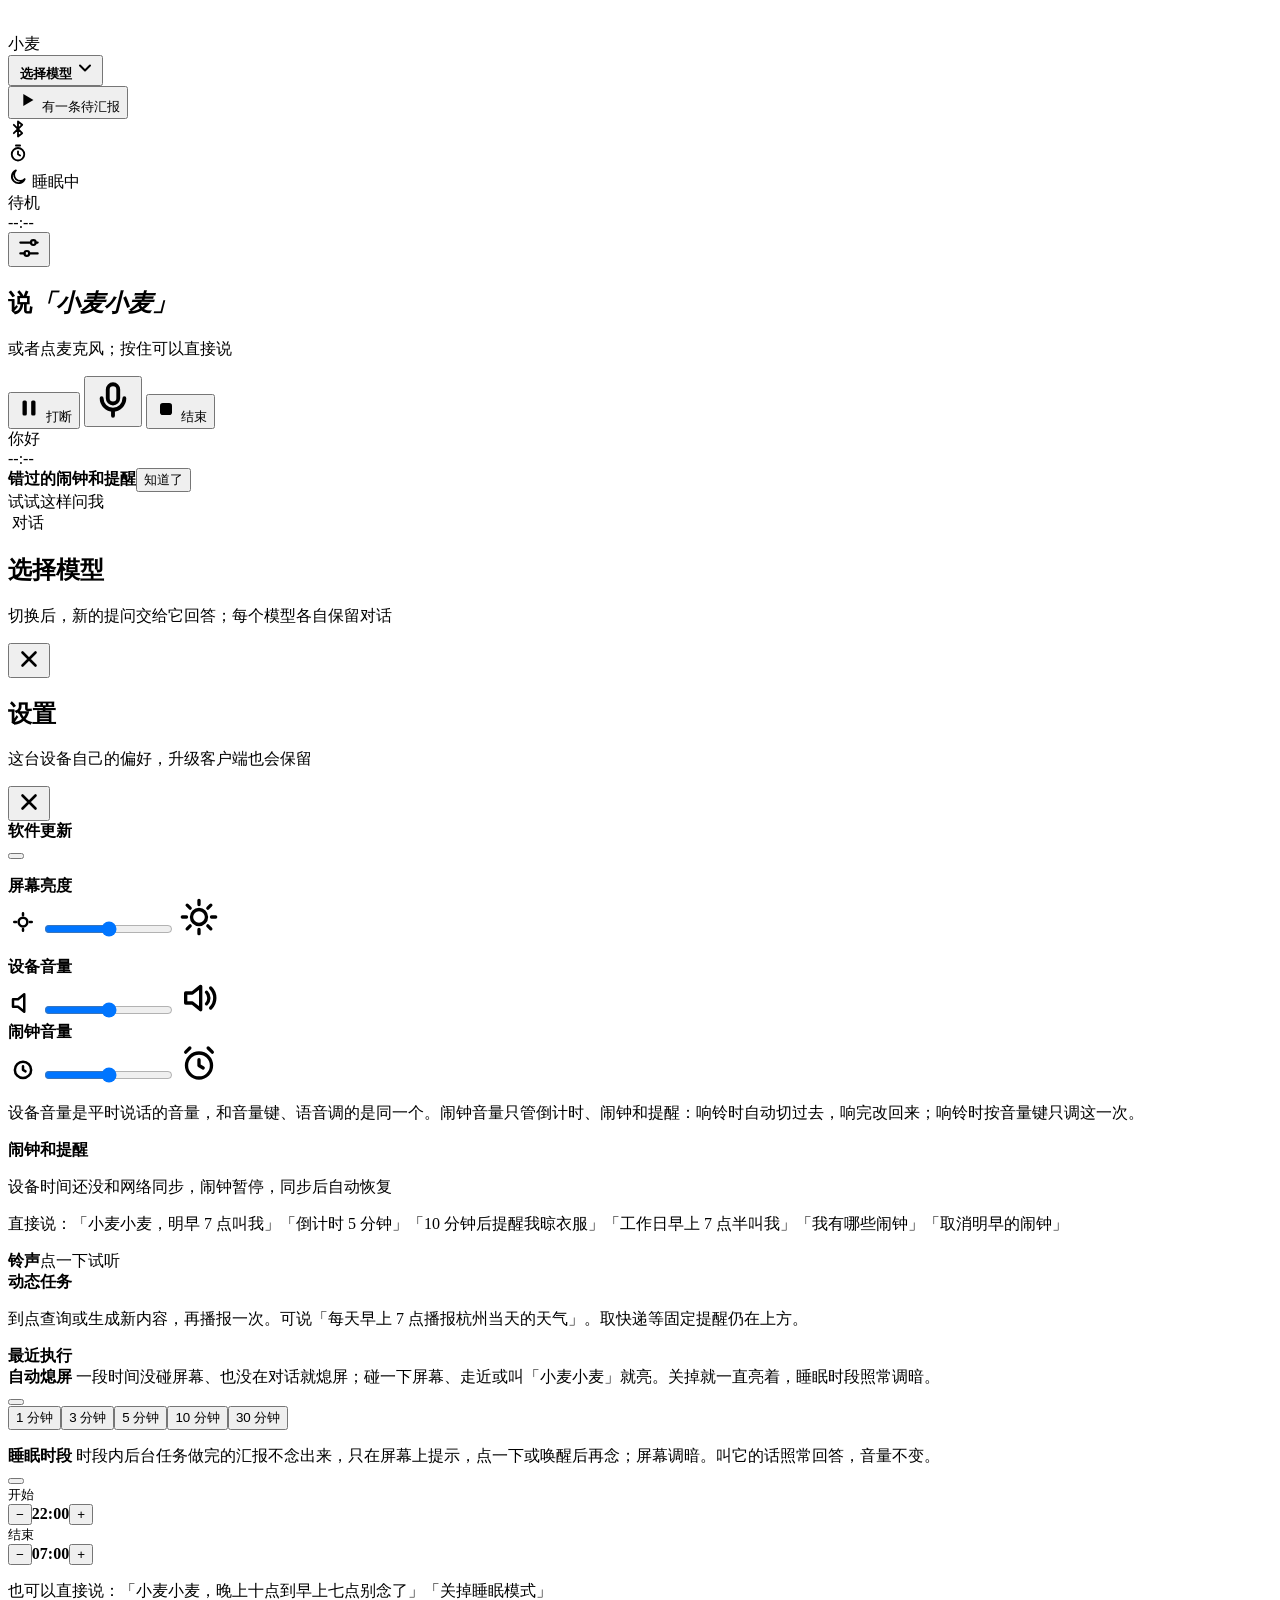
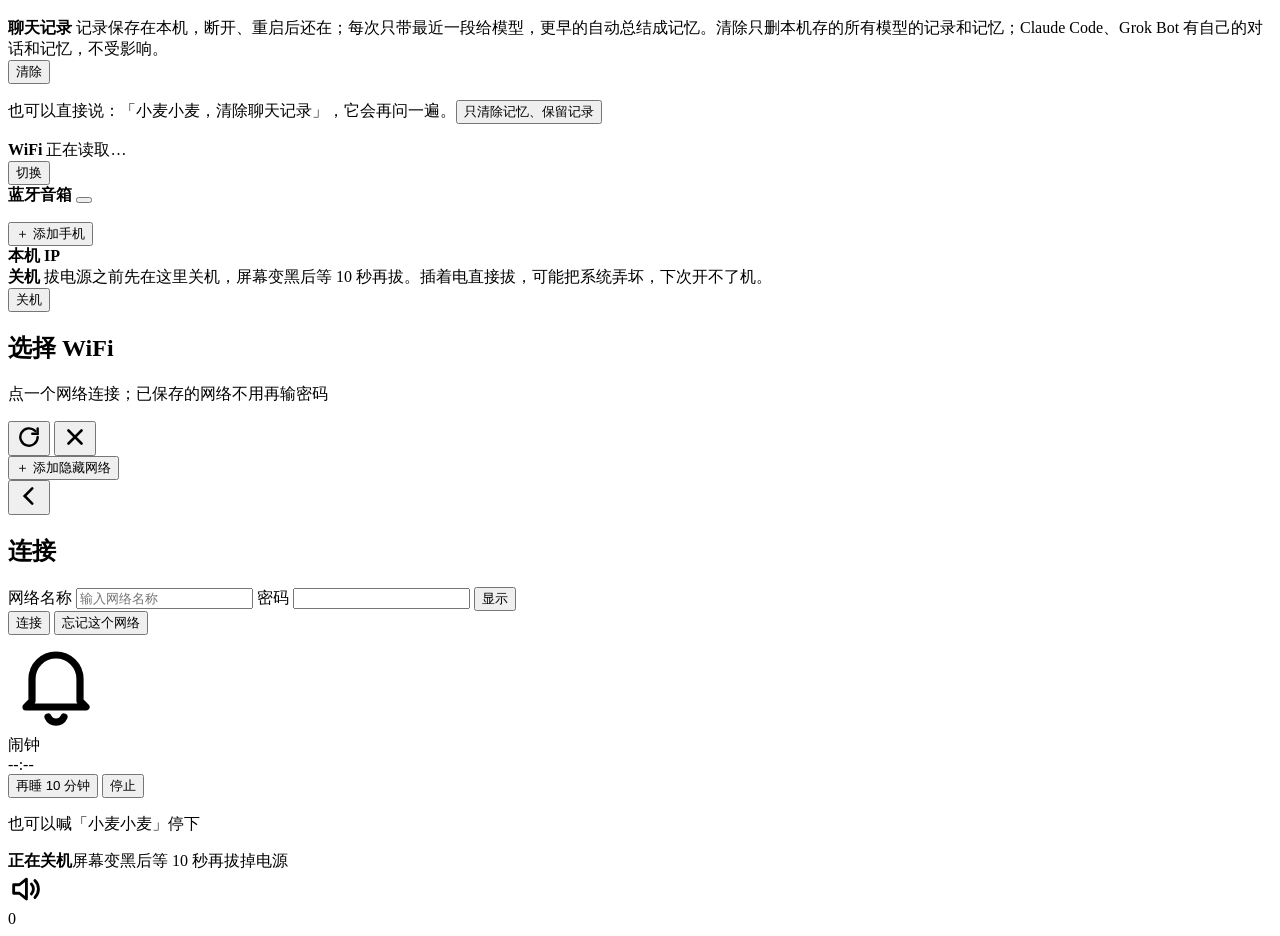
==== commit 15f77af5: "Add durable dynamic task tools, home display and cancellable segmented speech" ====
--- a/web/v2/index.html
+++ b/web/v2/index.html
@@ -1,9 +1,9 @@
 <!doctype html>
-<html lang="en">
+<html lang="zh-CN">
 <head>
 <meta charset="utf-8">
 <meta name="viewport" content="width=device-width, initial-scale=1">
-<title>Xiaomai</title>
+<title>小麦</title>
 <link rel="stylesheet" href="/static/v2/app.css">
 </head>
 <body data-state="idle" class="fresh">
@@ -14,17 +14,17 @@
         <svg width="22" height="22" viewBox="0 0 24 24" fill="none" stroke="#fff" stroke-width="2.4" stroke-linecap="round">
           <path d="M4 10v4M8 7v10M12 4v16M16 7v10M20 10v4"/></svg>
       </div>
-      <div class="name">Xiaomai</div>
-    </div>
-    <button class="model-pill" id="modelPill" aria-label="Switch model">
+      <div class="name">小麦</div>
+    </div>
+    <button class="model-pill" id="modelPill" aria-label="切换模型">
       <img class="tile" id="pillLogo" alt="">
-      <span class="pill-text"><b id="pillLabel">Choose model</b><small id="pillModel"></small></span>
+      <span class="pill-text"><b id="pillLabel">选择模型</b><small id="pillModel"></small></span>
       <svg class="chev" width="20" height="20" viewBox="0 0 24 24" fill="none" stroke="currentColor" stroke-width="2.4" stroke-linecap="round" stroke-linejoin="round"><path d="M6 9l6 6 6-6"/></svg>
     </button>
     <div class="right">
-      <button class="report-pill" id="reportPill" aria-label="Play waiting report">
+      <button class="report-pill" id="reportPill" aria-label="收听待汇报">
         <svg width="22" height="22" viewBox="0 0 24 24" fill="currentColor"><path d="M8 5.5v13l11-6.5z"/></svg>
-        <span id="reportText">1 report waiting</span>
+        <span id="reportText">有一条待汇报</span>
       </button>
       <div class="bt-chip" id="btChip">
         <svg width="20" height="20" viewBox="0 0 24 24" fill="none" stroke="currentColor" stroke-width="2.2" stroke-linecap="round" stroke-linejoin="round">
@@ -39,11 +39,11 @@
       <div class="sleep-chip" id="sleepChip">
         <svg width="20" height="20" viewBox="0 0 24 24" fill="none" stroke="currentColor" stroke-width="2.2" stroke-linecap="round" stroke-linejoin="round">
           <path d="M20 14.5A8 8 0 1 1 9.5 4a6.5 6.5 0 0 0 10.5 10.5z"/></svg>
-        <span>Sleeping</span>
-      </div>
-      <div class="link" id="link"><i></i><span>Idle</span></div>
+        <span>睡眠中</span>
+      </div>
+      <div class="link" id="link"><i></i><span>待机</span></div>
       <div class="clock" id="clock"><span id="time">--:--</span></div>
-      <button class="gear" id="btnSettings" aria-label="Settings"><i class="gear-dot" id="gearDot"></i>
+      <button class="gear" id="btnSettings" aria-label="设置"><i class="gear-dot" id="gearDot"></i>
         <svg width="26" height="26" viewBox="0 0 24 24" fill="none" stroke="currentColor" stroke-width="2" stroke-linecap="round" stroke-linejoin="round">
           <path d="M4 7h10M18 7h2M4 17h4M12 17h8"/><circle cx="16" cy="7" r="2.2"/><circle cx="10" cy="17" r="2.2"/></svg>
       </button>
@@ -69,41 +69,41 @@
           <b class="gloss"></b>
         </div>
       </div>
-      <h1 class="title" id="title">Say <em>“Xiaomai Xiaomai”</em></h1>
-      <p class="hint" id="hint">Or tap the mic; hold to talk</p>
+      <h1 class="title" id="title">说<em>「小麦小麦」</em></h1>
+      <p class="hint" id="hint">或者点麦克风；按住可以直接说</p>
       <div class="controls">
-        <button class="ctl" id="btnAbort" aria-label="Stop">
+        <button class="ctl" id="btnAbort" aria-label="打断">
           <svg width="26" height="26" viewBox="0 0 24 24" fill="currentColor"><rect x="6" y="5" width="4" height="14" rx="1.4"/><rect x="14" y="5" width="4" height="14" rx="1.4"/></svg>
-          <span>Stop</span></button>
-        <button class="mic" id="btnMic" aria-label="Talk">
+          <span>打断</span></button>
+        <button class="mic" id="btnMic" aria-label="说话">
           <i class="mic-ring" id="micRing"></i>
           <svg width="42" height="42" viewBox="0 0 24 24" fill="none" stroke="currentColor" stroke-width="2.2" stroke-linecap="round">
             <rect x="9" y="3" width="6" height="11" rx="3"/><path d="M5.5 11a6.5 6.5 0 0 0 13 0M12 17.5V21"/></svg>
         </button>
-        <button class="ctl" id="btnEnd" aria-label="End">
+        <button class="ctl" id="btnEnd" aria-label="结束">
           <svg width="24" height="24" viewBox="0 0 24 24" fill="currentColor"><rect x="6" y="6" width="12" height="12" rx="2.8"/></svg>
-          <span>End</span></button>
+          <span>结束</span></button>
       </div>
     </section>
 
     <section class="side">
       <div class="welcome" id="welcome">
-        <div class="greet" id="greet">Hello</div>
+        <div class="greet" id="greet">你好</div>
         <div class="big-time" id="bigTime">--:--</div>
         <div class="big-date" id="bigDate"></div>
         <div class="next-alarms" id="nextAlarms"></div>
         <div class="missed-home" id="missedBox">
-          <div class="mh-head"><b>Missed alarms and reminders</b><button class="mh-ok" id="missedClear">Got it</button></div>
+          <div class="mh-head"><b>错过的闹钟和提醒</b><button class="mh-ok" id="missedClear">知道了</button></div>
           <div class="mh-list" id="missedList"></div>
         </div>
-        <div class="try">Try asking</div>
+        <div class="try">试试这样问我</div>
         <div class="chips" id="chips"></div>
       </div>
 
       <div class="convo" id="convo">
         <div class="convo-head">
           <img class="tile sm" id="headLogo" alt="">
-          <span class="head-title" id="headTitle">Chat</span>
+          <span class="head-title" id="headTitle">对话</span>
           <span class="head-meta" id="headMeta"></span>
         </div>
         <div class="messages" id="messages"></div>
@@ -114,8 +114,8 @@
 
 <div class="sheet" id="sheet">
   <div class="sheet-bar">
-    <div><h2>Choose model</h2><p>New questions go to the selected model. Each model keeps its own chat.</p></div>
-    <button class="close" id="sheetClose" aria-label="Close">
+    <div><h2>选择模型</h2><p>切换后，新的提问交给它回答；每个模型各自保留对话</p></div>
+    <button class="close" id="sheetClose" aria-label="关闭">
       <svg width="26" height="26" viewBox="0 0 24 24" fill="none" stroke="currentColor" stroke-width="2.4" stroke-linecap="round"><path d="M6 6l12 12M18 6L6 18"/></svg>
     </button>
   </div>
@@ -124,8 +124,8 @@
 
 <div class="sheet" id="settings">
   <div class="sheet-bar">
-    <div><h2>Settings</h2><p>Device preferences. They survive client updates.</p></div>
-    <button class="close" id="settingsClose" aria-label="Close">
+    <div><h2>设置</h2><p>这台设备自己的偏好，升级客户端也会保留</p></div>
+    <button class="close" id="settingsClose" aria-label="关闭">
       <svg width="26" height="26" viewBox="0 0 24 24" fill="none" stroke="currentColor" stroke-width="2.4" stroke-linecap="round"><path d="M6 6l12 12M18 6L6 18"/></svg>
     </button>
   </div>
@@ -133,7 +133,7 @@
     <div class="upd" id="upd">
       <div class="opt">
         <div class="opt-text">
-          <b id="updTitle">Software update</b>
+          <b id="updTitle">软件更新</b>
           <span id="updSub"></span>
         </div>
         <button class="upd-btn" id="updBtn"></button>
@@ -143,100 +143,108 @@
     </div>
     <div class="bright">
       <div class="bright-head">
-        <b>Screen brightness</b>
+        <b>屏幕亮度</b>
         <span class="bright-num" id="brightNum"></span>
       </div>
       <div class="bright-row">
         <svg width="30" height="30" viewBox="0 0 24 24" fill="none" stroke="currentColor" stroke-width="2" stroke-linecap="round"><circle cx="12" cy="12" r="3.5"/><path d="M12 5v1.5M12 17.5V19M5 12h1.5M17.5 12H19"/></svg>
-        <input type="range" id="brightRange" min="0" max="100" step="1" aria-label="Screen brightness">
+        <input type="range" id="brightRange" min="0" max="100" step="1" aria-label="屏幕亮度">
         <svg width="40" height="40" viewBox="0 0 24 24" fill="none" stroke="currentColor" stroke-width="2" stroke-linecap="round"><circle cx="12" cy="12" r="4.5"/><path d="M12 2v2.5M12 19.5V22M2 12h2.5M19.5 12H22M4.9 4.9l1.8 1.8M17.3 17.3l1.8 1.8M4.9 19.1l1.8-1.8M17.3 6.7l1.8-1.8"/></svg>
       </div>
       <p class="opt-note" id="brightNote"></p>
     </div>
     <div class="bright vol">
-      <div class="bright-head"><b>Speaker volume</b><span class="bright-num" id="volNum"></span></div>
+      <div class="bright-head"><b>设备音量</b><span class="bright-num" id="volNum"></span></div>
       <div class="bright-row">
         <svg width="30" height="30" viewBox="0 0 24 24" fill="none" stroke="currentColor" stroke-width="2" stroke-linecap="round" stroke-linejoin="round"><path d="M4 9v6h4l5 4V5L8 9H4z"/></svg>
-        <input type="range" class="range" id="volRange" min="0" max="100" step="1" aria-label="Speaker volume">
+        <input type="range" class="range" id="volRange" min="0" max="100" step="1" aria-label="设备音量">
         <svg width="40" height="40" viewBox="0 0 24 24" fill="none" stroke="currentColor" stroke-width="2" stroke-linecap="round" stroke-linejoin="round"><path d="M4 9v6h4l5 4V5L8 9H4z"/><path d="M16.5 8.5a5 5 0 0 1 0 7M19 6a8.5 8.5 0 0 1 0 12"/></svg>
       </div>
-      <div class="bright-head"><b>Alarm volume</b><span class="bright-num" id="alarmVolNum"></span></div>
+      <div class="bright-head"><b>闹钟音量</b><span class="bright-num" id="alarmVolNum"></span></div>
       <div class="bright-row">
         <svg width="30" height="30" viewBox="0 0 24 24" fill="none" stroke="currentColor" stroke-width="2" stroke-linecap="round" stroke-linejoin="round"><circle cx="12" cy="13.5" r="6.5"/><path d="M12 10.5v3l2 1.2"/></svg>
-        <input type="range" class="range" id="alarmVolRange" min="0" max="100" step="1" aria-label="Alarm volume">
+        <input type="range" class="range" id="alarmVolRange" min="0" max="100" step="1" aria-label="闹钟音量">
         <svg width="40" height="40" viewBox="0 0 24 24" fill="none" stroke="currentColor" stroke-width="2" stroke-linecap="round" stroke-linejoin="round"><circle cx="12" cy="13.5" r="7.5"/><path d="M12 10v3.5l2.5 1.5M4 5.5 6.5 3M20 5.5 17.5 3"/></svg>
       </div>
-      <p class="opt-note">Speaker volume is for talking, shared with the hardware keys and voice. Alarm volume is only for timers, alarms, and reminders: it switches over while ringing and restores after. Volume keys during a ring change that ring only.</p>
+      <p class="opt-note">设备音量是平时说话的音量，和音量键、语音调的是同一个。闹钟音量只管倒计时、闹钟和提醒：响铃时自动切过去，响完改回来；响铃时按音量键只调这一次。</p>
     </div>
     <div class="alarms-card">
-      <div class="bright-head"><b>Alarms and reminders</b><span class="bright-num" id="alarmCount"></span></div>
-      <p class="alarm-warn" id="alarmWarn">Clock is not synced yet. Alarms are paused until NTP finishes.</p>
+      <div class="bright-head"><b>闹钟和提醒</b><span class="bright-num" id="alarmCount"></span></div>
+      <p class="alarm-warn" id="alarmWarn">设备时间还没和网络同步，闹钟暂停，同步后自动恢复</p>
       <div class="alarm-list" id="alarmList"></div>
-      <p class="opt-note">Just say: “Xiaomai Xiaomai, wake me at 7 tomorrow,” “timer for 5 minutes,” “remind me in 10 minutes to hang the laundry,” “weekdays at 7:30,” “what alarms do I have,” “cancel tomorrow’s alarm.”</p>
-      <div class="bright-head"><b class="sub">Ringtone</b><span class="bright-num">Tap to preview</span></div>
+      <p class="opt-note">直接说：「小麦小麦，明早 7 点叫我」「倒计时 5 分钟」「10 分钟后提醒我晾衣服」「工作日早上 7 点半叫我」「我有哪些闹钟」「取消明早的闹钟」</p>
+      <div class="bright-head"><b class="sub">铃声</b><span class="bright-num">点一下试听</span></div>
       <div class="minutes tones" id="tones"></div>
     </div>
-    <div class="opt">
-      <div class="opt-text">
-        <b>Auto screen-off</b>
-        <span>The screen blanks after idle time with no touch and no conversation. Touch, walk up, or say “Xiaomai Xiaomai” to wake it. Turn this off to keep the screen on; sleep hours still dim it.</span>
-      </div>
-      <button class="switch" id="offSwitch" role="switch" aria-checked="true" aria-label="Auto screen-off"><i></i></button>
+    <div class="alarms-card" id="tasksCard">
+      <div class="bright-head"><b>动态任务</b><span class="bright-num" id="taskCount"></span></div>
+      <p class="opt-note">到点查询或生成新内容，再播报一次。可说「每天早上 7 点播报杭州当天的天气」。取快递等固定提醒仍在上方。</p>
+      <div class="alarm-list" id="taskList"></div>
+      <button class="upd-btn" id="taskStop" hidden>停止本次执行</button>
+      <div class="bright-head"><b class="sub">最近执行</b></div>
+      <div id="taskRuns" aria-live="polite"></div>
+    </div>
+    <div class="opt">
+      <div class="opt-text">
+        <b>自动熄屏</b>
+        <span>一段时间没碰屏幕、也没在对话就熄屏；碰一下屏幕、走近或叫「小麦小麦」就亮。关掉就一直亮着，睡眠时段照常调暗。</span>
+      </div>
+      <button class="switch" id="offSwitch" role="switch" aria-checked="true" aria-label="自动熄屏"><i></i></button>
     </div>
     <div class="minutes" id="offMinutes">
-      <button data-m="1">1 min</button><button data-m="3">3 min</button><button data-m="5">5 min</button><button data-m="10">10 min</button><button data-m="30">30 min</button>
+      <button data-m="1">1 分钟</button><button data-m="3">3 分钟</button><button data-m="5">5 分钟</button><button data-m="10">10 分钟</button><button data-m="30">30 分钟</button>
     </div>
     <p class="opt-note" id="offNote"></p>
     <div class="opt">
       <div class="opt-text">
-        <b>Sleep hours</b>
-        <span>During sleep hours, finished background reports stay on screen until you tap or wake it. The display dims. Spoken questions still get answers at normal volume.</span>
-      </div>
-      <button class="switch" id="sleepSwitch" role="switch" aria-checked="false" aria-label="Sleep hours"><i></i></button>
+        <b>睡眠时段</b>
+        <span>时段内后台任务做完的汇报不念出来，只在屏幕上提示，点一下或唤醒后再念；屏幕调暗。叫它的话照常回答，音量不变。</span>
+      </div>
+      <button class="switch" id="sleepSwitch" role="switch" aria-checked="false" aria-label="睡眠时段"><i></i></button>
     </div>
     <div class="times" id="sleepTimes">
-      <div class="time"><small>Start</small>
-        <div class="stepper"><button data-k="start" data-d="-30" aria-label="30 minutes earlier">−</button><b id="sleepStart">22:00</b><button data-k="start" data-d="30" aria-label="30 minutes later">+</button></div></div>
-      <div class="time"><small>End</small>
-        <div class="stepper"><button data-k="end" data-d="-30" aria-label="30 minutes earlier">−</button><b id="sleepEnd">07:00</b><button data-k="end" data-d="30" aria-label="30 minutes later">+</button></div></div>
+      <div class="time"><small>开始</small>
+        <div class="stepper"><button data-k="start" data-d="-30" aria-label="提前半小时">−</button><b id="sleepStart">22:00</b><button data-k="start" data-d="30" aria-label="推后半小时">+</button></div></div>
+      <div class="time"><small>结束</small>
+        <div class="stepper"><button data-k="end" data-d="-30" aria-label="提前半小时">−</button><b id="sleepEnd">07:00</b><button data-k="end" data-d="30" aria-label="推后半小时">+</button></div></div>
     </div>
     <p class="opt-note" id="sleepNote"></p>
-    <p class="opt-note">You can also say: “Xiaomai Xiaomai, quiet from 10 pm to 7 am” or “turn off sleep mode.”</p>
-    <div class="opt">
-      <div class="opt-text">
-        <b>Chat history</b>
-        <span>History is stored on this device and survives disconnects and reboots. Only the latest stretch is sent to the model; older turns are summarized as memory. Clear deletes on-device history and memory for every model. Claude Code and Grok Bot keep their own chats.</span>
-      </div>
-      <button class="upd-btn clear-btn" id="clearBtn">Clear</button>
-    </div>
-    <p class="opt-note">You can also say “Xiaomai Xiaomai, clear chat history”; it will ask once more.<button class="link-btn" id="clearMemBtn">Clear memory only, keep history</button></p>
+    <p class="opt-note">也可以直接说：「小麦小麦，晚上十点到早上七点别念了」「关掉睡眠模式」</p>
+    <div class="opt">
+      <div class="opt-text">
+        <b>聊天记录</b>
+        <span>记录保存在本机，断开、重启后还在；每次只带最近一段给模型，更早的自动总结成记忆。清除只删本机存的所有模型的记录和记忆；Claude Code、Grok Bot 有自己的对话和记忆，不受影响。</span>
+      </div>
+      <button class="upd-btn clear-btn" id="clearBtn">清除</button>
+    </div>
+    <p class="opt-note">也可以直接说：「小麦小麦，清除聊天记录」，它会再问一遍。<button class="link-btn" id="clearMemBtn">只清除记忆、保留记录</button></p>
     <div class="opt">
       <div class="opt-text">
         <b>WiFi</b>
-        <span id="wifiSub">Reading…</span>
-      </div>
-      <button class="upd-btn" id="wifiBtn">Change</button>
+        <span id="wifiSub">正在读取…</span>
+      </div>
+      <button class="upd-btn" id="wifiBtn">切换</button>
     </div>
     <div class="alarms-card bt-card" id="btCard">
-      <div class="bright-head"><b>Bluetooth speaker</b><span class="bright-num" id="btName"></span>
-        <button class="switch" id="btSwitch" role="switch" aria-checked="false" aria-label="Bluetooth speaker"><i></i></button></div>
+      <div class="bright-head"><b>蓝牙音箱</b><span class="bright-num" id="btName"></span>
+        <button class="switch" id="btSwitch" role="switch" aria-checked="false" aria-label="蓝牙音箱"><i></i></button></div>
       <p class="opt-note" id="btNote"></p>
       <div class="alarm-list" id="btList"></div>
-      <button class="bt-add" id="btAdd">+ Add phone</button>
-    </div>
-    <div class="opt">
-      <div class="opt-text">
-        <b>Device IP</b>
+      <button class="bt-add" id="btAdd">＋ 添加手机</button>
+    </div>
+    <div class="opt">
+      <div class="opt-text">
+        <b>本机 IP</b>
         <span id="ipSub"></span>
       </div>
       <b class="ip-num" id="ipNum"></b>
     </div>
     <div class="opt">
       <div class="opt-text">
-        <b>Power off</b>
-        <span>Shut down here before unplugging. Wait 10 seconds after the screen goes black. Unplugging while powered can corrupt the system.</span>
-      </div>
-      <button class="upd-btn clear-btn" id="powerBtn">Power off</button>
+        <b>关机</b>
+        <span>拔电源之前先在这里关机，屏幕变黑后等 10 秒再拔。插着电直接拔，可能把系统弄坏，下次开不了机。</span>
+      </div>
+      <button class="upd-btn clear-btn" id="powerBtn">关机</button>
     </div>
   </div>
 </div>
@@ -245,34 +253,34 @@
 <div class="sheet wifi" id="wifi">
   <section class="w-pane" id="wList">
     <div class="sheet-bar">
-      <div><h2>Choose Wi‑Fi</h2><p id="wListSub">Tap a network. Saved networks skip the password.</p></div>
+      <div><h2>选择 WiFi</h2><p id="wListSub">点一个网络连接；已保存的网络不用再输密码</p></div>
       <div class="w-btns">
-        <button class="close" id="wScan" aria-label="Refresh">
+        <button class="close" id="wScan" aria-label="刷新">
           <svg width="26" height="26" viewBox="0 0 24 24" fill="none" stroke="currentColor" stroke-width="2.2" stroke-linecap="round"><path d="M20 12a8 8 0 1 1-2.3-5.6M20 4v5h-5"/></svg></button>
-        <button class="close" id="wClose" aria-label="Close">
+        <button class="close" id="wClose" aria-label="关闭">
           <svg width="26" height="26" viewBox="0 0 24 24" fill="none" stroke="currentColor" stroke-width="2.4" stroke-linecap="round"><path d="M6 6l12 12M18 6L6 18"/></svg></button>
       </div>
     </div>
     <div class="w-nets" id="wNets"></div>
-    <button class="bt-add" id="wHidden">+ Add hidden network</button>
+    <button class="bt-add" id="wHidden">＋ 添加隐藏网络</button>
   </section>
   <section class="w-pane" id="wJoin">
     <div class="sheet-bar">
       <div class="w-title">
-        <button class="close" id="wBack" aria-label="Back">
+        <button class="close" id="wBack" aria-label="返回">
           <svg width="26" height="26" viewBox="0 0 24 24" fill="none" stroke="currentColor" stroke-width="2.4" stroke-linecap="round"><path d="M15 5l-7 7 7 7"/></svg></button>
-        <div><h2 id="wJoinTitle">Connect</h2><p id="wJoinHint"></p></div>
+        <div><h2 id="wJoinTitle">连接</h2><p id="wJoinHint"></p></div>
       </div>
     </div>
     <div class="w-form">
-      <label class="w-field" id="wFieldSsid"><span>Network name</span>
-        <input id="wSsid" type="text" placeholder="Network name" enterkeyhint="next" autocomplete="off" spellcheck="false"></label>
-      <label class="w-field" id="wFieldPw"><span>Password</span>
-        <input id="wPw" type="password" data-kb-enter="Connect" autocomplete="off" spellcheck="false">
-        <button class="w-eye" id="wEye" type="button">Show</button></label>
+      <label class="w-field" id="wFieldSsid"><span>网络名称</span>
+        <input id="wSsid" type="text" placeholder="输入网络名称" enterkeyhint="next" autocomplete="off" spellcheck="false"></label>
+      <label class="w-field" id="wFieldPw"><span>密码</span>
+        <input id="wPw" type="password" data-kb-enter="连接" autocomplete="off" spellcheck="false">
+        <button class="w-eye" id="wEye" type="button">显示</button></label>
       <div class="w-msg" id="wMsg"></div>
-      <div class="w-actions"><button class="upd-btn" id="wJoinBtn">Connect</button>
-        <button class="upd-btn clear-btn" id="wForget">Forget this network</button></div>
+      <div class="w-actions"><button class="upd-btn" id="wJoinBtn">连接</button>
+        <button class="upd-btn clear-btn" id="wForget">忘记这个网络</button></div>
     </div>
   </section>
 </div>
@@ -280,17 +288,17 @@
 <div class="ring" id="ring">
   <svg class="ring-bell" width="96" height="96" viewBox="0 0 24 24" fill="none" stroke="currentColor" stroke-width="1.8" stroke-linecap="round" stroke-linejoin="round">
     <path d="M6 16.5V11a6 6 0 0 1 12 0v5.5l1.5 1.5h-15z"/><path d="M10 20.5a2.2 2.2 0 0 0 4 0"/></svg>
-  <div class="ring-kind" id="ringKind">Alarm</div>
+  <div class="ring-kind" id="ringKind">闹钟</div>
   <div class="ring-time" id="ringTime">--:--</div>
   <div class="ring-label" id="ringLabel"></div>
   <div class="ring-note" id="ringNote"></div>
   <div class="ring-btns">
-    <button class="ring-snooze" id="ringSnooze">Snooze 10 min</button>
-    <button class="ring-stop" id="ringStop">Stop</button>
+    <button class="ring-snooze" id="ringSnooze">再睡 10 分钟</button>
+    <button class="ring-stop" id="ringStop">停止</button>
   </div>
-  <p class="ring-hint">You can also say “Xiaomai Xiaomai” to stop.</p>
-</div>
-<div class="power-off" id="powerOff"><b>Shutting down</b><span>Wait 10 seconds after the screen goes black, then unplug.</span></div>
+  <p class="ring-hint">也可以喊「小麦小麦」停下</p>
+</div>
+<div class="power-off" id="powerOff"><b>正在关机</b><span>屏幕变黑后等 10 秒再拔掉电源</span></div>
 <div class="toast" id="toast"></div>
 <div class="hud" id="hud">
   <svg width="34" height="34" viewBox="0 0 24 24" fill="none" stroke="currentColor" stroke-width="2" stroke-linecap="round" stroke-linejoin="round">
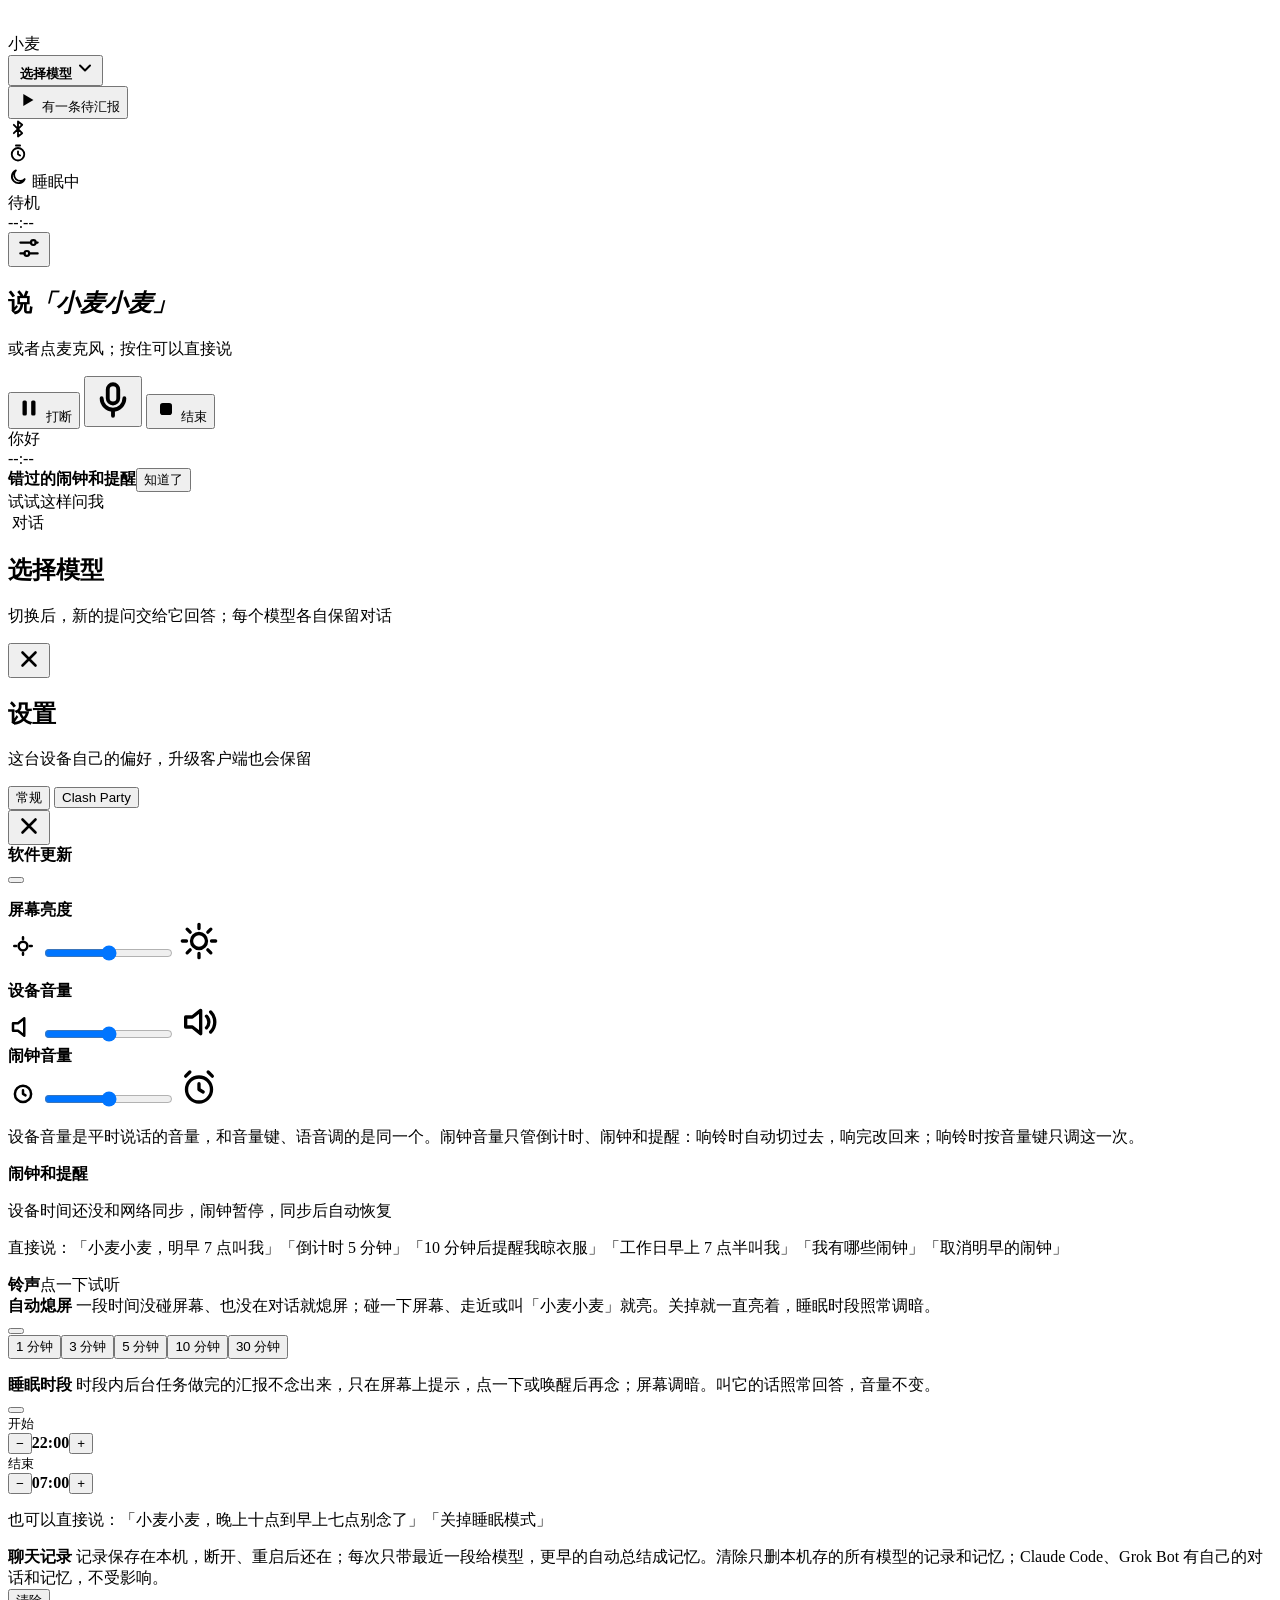
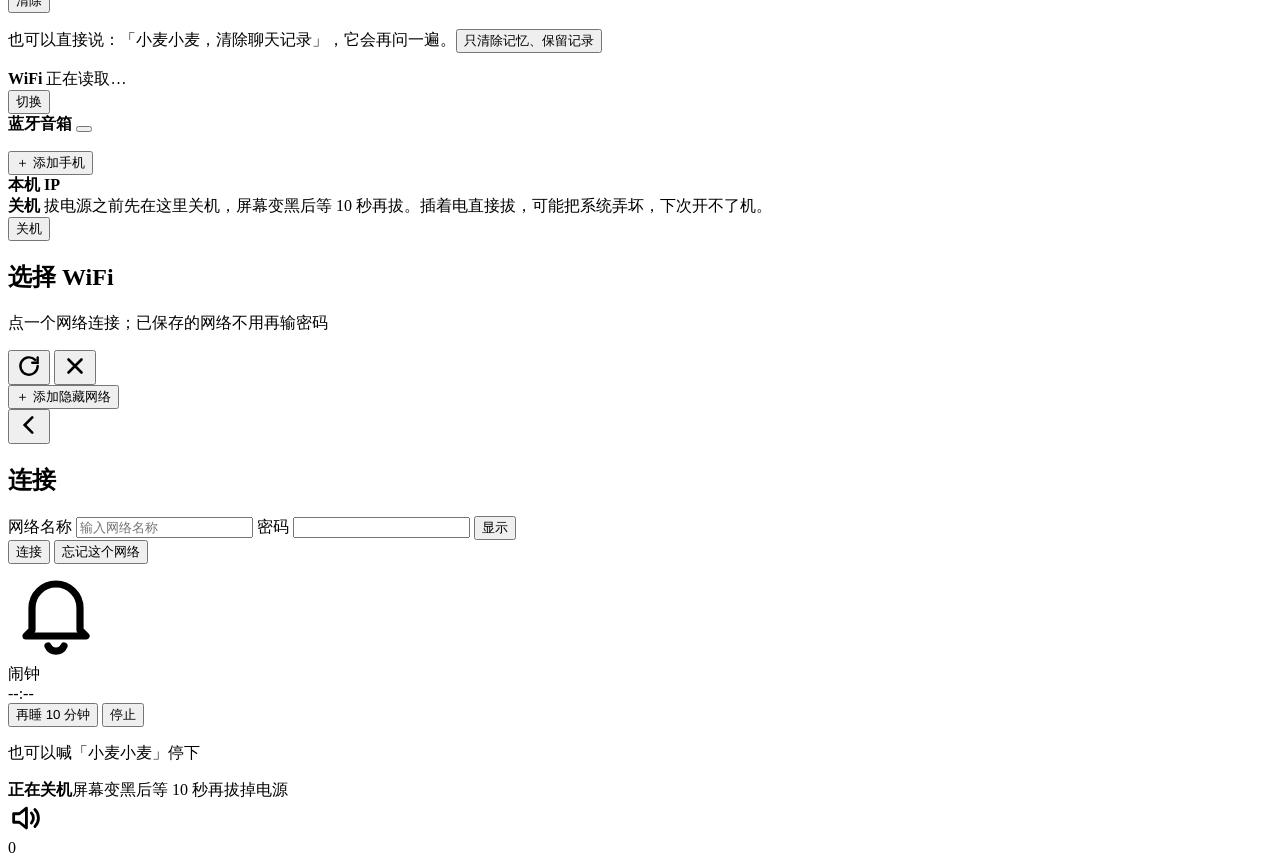
==== commit 1bb41299: "Install Clash Party and embed its window in device settings" ====
--- a/web/v2/index.html
+++ b/web/v2/index.html
@@ -125,11 +125,22 @@
 <div class="sheet" id="settings">
   <div class="sheet-bar">
     <div><h2>设置</h2><p>这台设备自己的偏好，升级客户端也会保留</p></div>
+  <div class="party-tabs">
+    <button class="upd-btn" id="generalTab" aria-pressed="true">常规</button>
+    <button class="upd-btn" id="partyTab" aria-pressed="false">Clash Party</button>
+    <button class="upd-btn" id="partyKeyboard" hidden>键盘</button>
+  </div>
     <button class="close" id="settingsClose" aria-label="关闭">
       <svg width="26" height="26" viewBox="0 0 24 24" fill="none" stroke="currentColor" stroke-width="2.4" stroke-linecap="round"><path d="M6 6l12 12M18 6L6 18"/></svg>
     </button>
   </div>
-  <div class="panel">
+  <section id="partyPanel" hidden>
+    <div class="party-tools"><span id="partyStatus" role="status"></span>
+      <button class="upd-btn" id="partyInstall" hidden>一键安装 Clash Party</button></div>
+    <form id="partyInput" hidden><input aria-label="发送到 Clash Party" placeholder="输入订阅地址或文字" autocomplete="off"><button class="upd-btn">发送</button></form>
+    <div id="partyDisplay"></div>
+  </section>
+  <div class="panel" id="generalPanel">
     <div class="upd" id="upd">
       <div class="opt">
         <div class="opt-text">
@@ -175,14 +186,6 @@
       <p class="opt-note">直接说：「小麦小麦，明早 7 点叫我」「倒计时 5 分钟」「10 分钟后提醒我晾衣服」「工作日早上 7 点半叫我」「我有哪些闹钟」「取消明早的闹钟」</p>
       <div class="bright-head"><b class="sub">铃声</b><span class="bright-num">点一下试听</span></div>
       <div class="minutes tones" id="tones"></div>
-    </div>
-    <div class="alarms-card" id="tasksCard">
-      <div class="bright-head"><b>动态任务</b><span class="bright-num" id="taskCount"></span></div>
-      <p class="opt-note">到点查询或生成新内容，再播报一次。可说「每天早上 7 点播报杭州当天的天气」。取快递等固定提醒仍在上方。</p>
-      <div class="alarm-list" id="taskList"></div>
-      <button class="upd-btn" id="taskStop" hidden>停止本次执行</button>
-      <div class="bright-head"><b class="sub">最近执行</b></div>
-      <div id="taskRuns" aria-live="polite"></div>
     </div>
     <div class="opt">
       <div class="opt-text">
@@ -308,5 +311,6 @@
 </div>
 
 <script src="/static/v2/app.js"></script>
+<script type="module" src="/static/v2/clash-party.js"></script>
 </body>
 </html>
